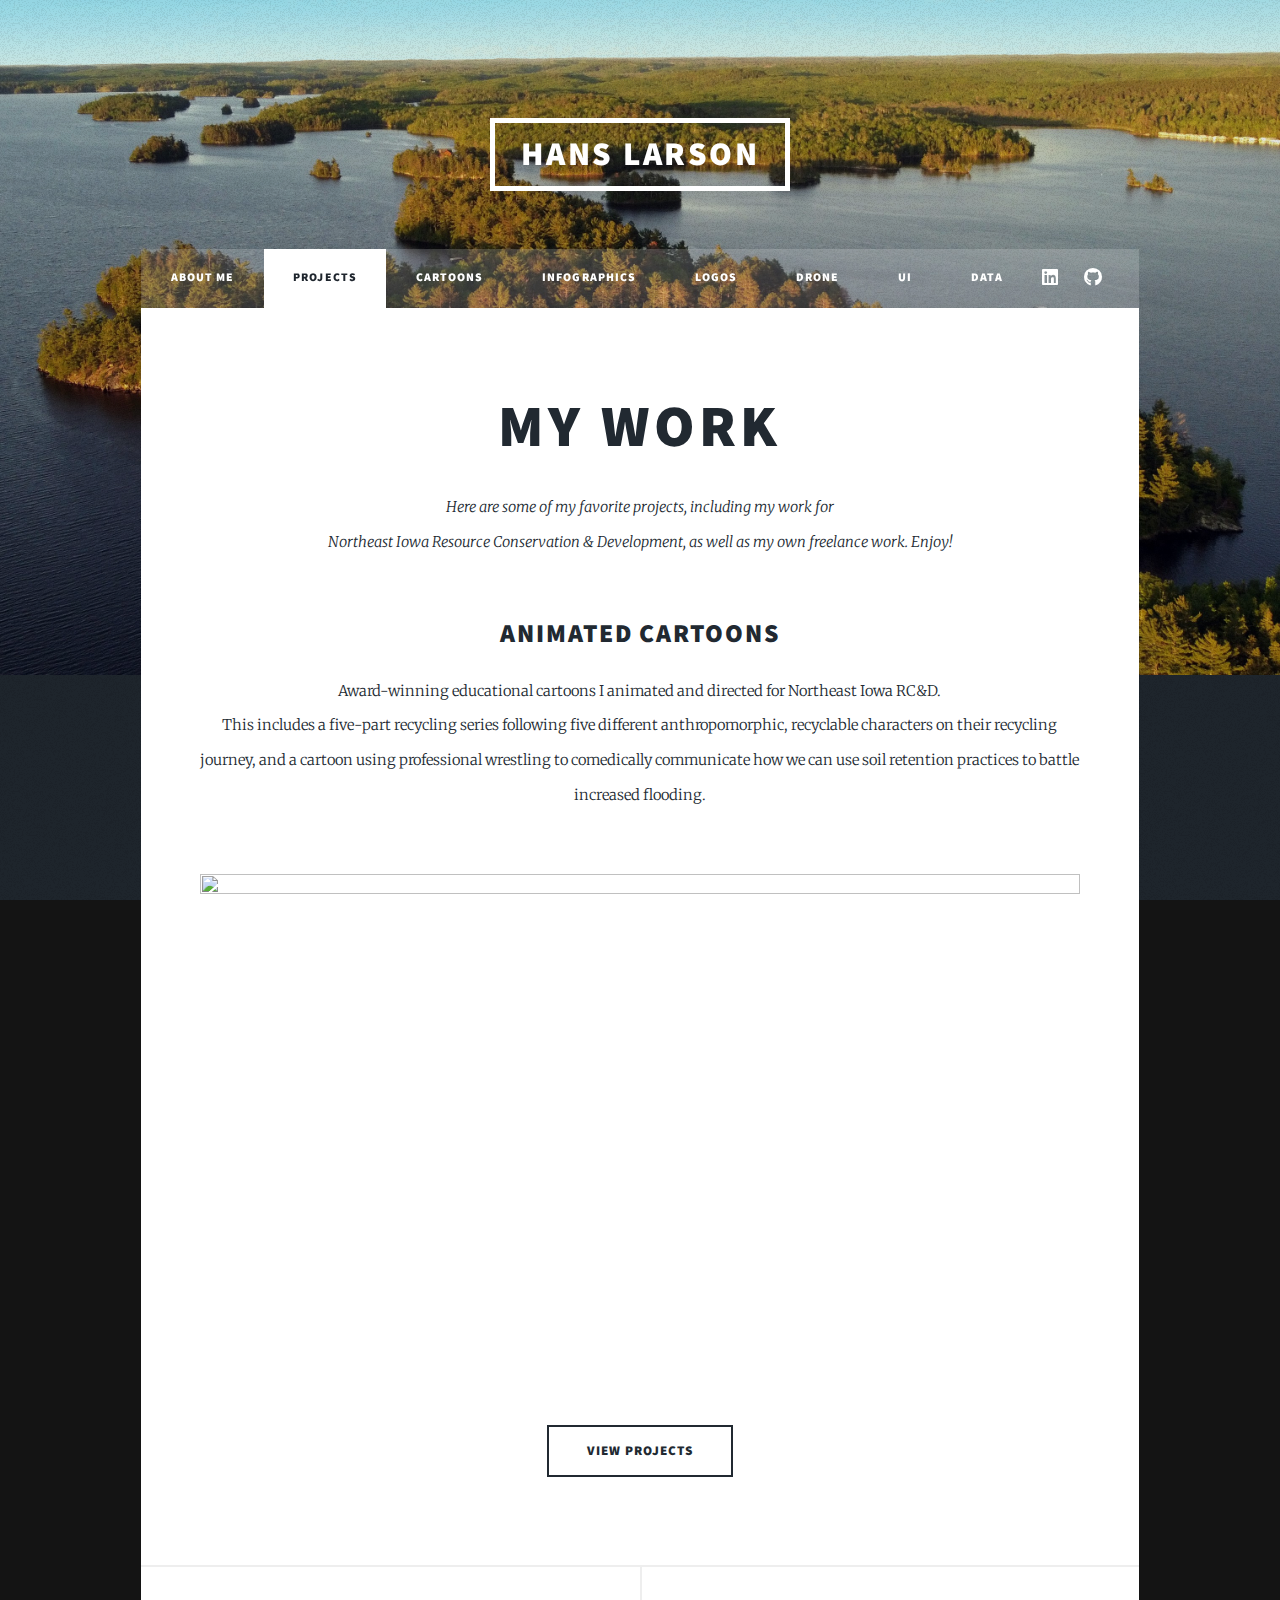
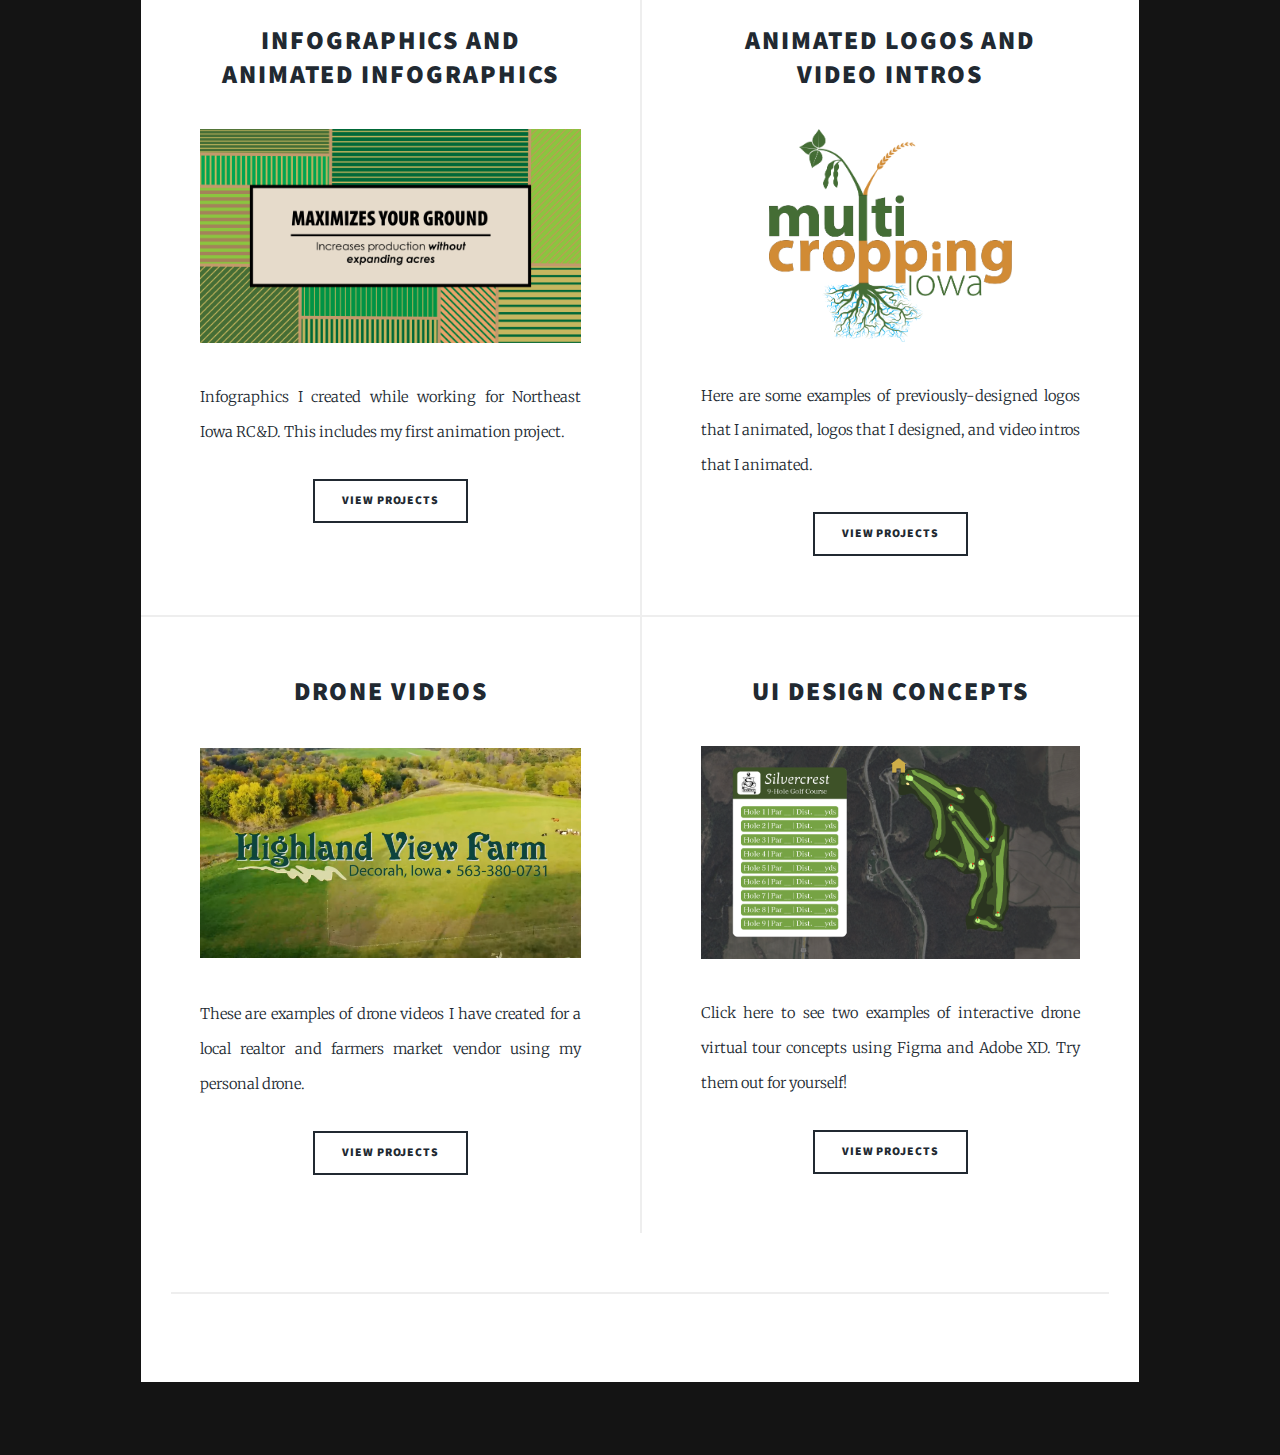
==== generic.html @ edcefdb5 "Add files via upload" ====
<!DOCTYPE HTML>
<!--
	Massively by HTML5 UP
	html5up.net | @ajlkn
	Free for personal and commercial use under the CCA 3.0 license (html5up.net/license)
-->
<html>
	<head>
		<title>My Projects</title>
		<meta charset="utf-8" />
		<meta name="viewport" content="width=device-width, initial-scale=1, user-scalable=no" />
		<link rel="stylesheet" href="assets/css/main.css" />
		<noscript><link rel="stylesheet" href="assets/css/noscript.css" /></noscript>
	</head>
	<body class="is-preload">

		<!-- Wrapper -->
			<div id="wrapper">

				<!-- Header -->
					<header id="header">
						<a href="index.html" class="logo">Hans Larson</a>
					</header>

				<!-- Nav -->
					<nav id="nav">
						<ul class="links">
							<li><a href="index.html">About Me</a></li>
							<li class="active"><a href="generic.html">Projects</a></li>
							<li><a href="proj_cartoons.html">Cartoons</a></li>
							<li><a href="proj_infographics.html">Infographics</a></li>
							<li><a href="proj_logos.html">Logos</a></li>
							<li><a href="proj_drone.html">Drone</a></li>
							<li><a href="proj_UI.html">UI</a></li>
							<li><a href="proj_data.html">Data</a></li>
						</ul>
						<ul class="icons">
							<li><a href="#" class="icon brands fa-linkedin"><span class="label">Instagram</span></a></li>
							<li><a href="#" class="icon brands fa-github"><span class="label">GitHub</span></a></li>
						</ul>
					</nav>

				<!-- Main -->
				<div id="main">

					<!-- Featured Post -->
						<article class="post featured">
							<!--<ul class="actions fit">
								<li><a href="proj_cartoons.html" class="button fit">Cartoons</a></li>
								<li><a href="proj_infographics.html" class="button fit">Infographics</a></li>
								<li><a href="proj_logos.html" class="button fit">Logos</a></li>
								<li><a href="proj_drone.html" class="button fit">Drone Videos</a></li>
								<li><a href="proj_UI.html" class="button fit">UI Concepts</a></li>
								<li><a href="proj_data.html" class="button fit">Data Projects</a></li>
							</ul>-->
							<header class="major">
								<h2>My Work</h2>
								<p>Here are some of my favorite projects, including my work for<br /> Northeast
									Iowa Resource Conservation & Development, as well as my own freelance work.  Enjoy!
								</p>
							</header>
							<h2><a href="proj_cartoons.html"></a>Animated Cartoons</a>
							</h2>
							<p style="text-align: center">Award-winning educational cartoons I animated and directed for Northeast Iowa RC&D.<br>
								This includes a five-part recycling series following five different anthropomorphic, recyclable characters on their recycling journey, 
								and a cartoon using professional wrestling to comedically communicate how we can use soil retention practices to battle increased flooding.
							</p>
							<a href="proj_cartoons.html" class="image main"><img src="images/AllCharacters.png" alt="" /></a>
							<p style="text-align: center">
								
							</p>
							<ul class="actions special">
								<li><a href="proj_cartoons.html" class="button large">View Projects</a></li>
							</ul>
						</article>

					<!-- Posts -->
						<section class="posts">
							<article>
								<header>
									<h2><a href="#">Infographics and<br />
									Animated Infographics</a></h2>
								</header>
								<a href="proj_infographics.html" class="image fit"><img src="images/MaxYourGround.png" alt="" /></a>
								<p> Infographics I created while working for Northeast Iowa RC&D. This includes my first animation project.
									</a>
								</p>
								<ul class="actions special">
									<li><a href="proj_infographics" class="button">View Projects</a></li>
								</ul>
							</article>
							<article>
								<header>
									<h2><a href="#">Animated Logos and<br />
									Video Intros</a></h2>
								</header>
								<a href="proj_logos.html" class="image fit"><img src="images/multiIA.png" alt="" /></a>
								<p>Here are some examples of previously-designed logos that I animated, logos that I designed, and video intros that I animated. </p>
								<ul class="actions special">
									<li><a href="proj_logos.html" class="button">View Projects</a></li>
								</ul>
							</article>
							<article>
								<header>
									<h2><a href="#">Drone videos
									</a></h2>
								</header>
								<a href="proj_drone.html" class="image fit"><img src="images/Highland.png" alt="" /></a>
								<p>These are examples of drone videos I have created for a local 
									realtor and farmers market vendor using my personal drone.</p>
								<ul class="actions special">
									<li><a href="proj_drone.html" class="button">View Projects</a></li>
								</ul>
							</article>
							<article>
								<header>
									<h2><a href="proj_UI.html">UI Design Concepts
									</a></h2>
								</header>
								<a href="proj_UI.html" class="image fit"><img src="images/Golf.png" alt="" /></a>
								<p>Click here to see two examples of interactive drone virtual tour concepts using Figma and Adobe XD.  Try them out for yourself!  
									</p>
								<ul class="actions special">
									<li><a href="proj_UI.html" class="button">View Projects</a></li>
								</ul>
							</article>
							
					</section>
				</footer>

			<!-- Copyright -->
				<div id="copyright">
					<!--<ul><li>&copy; Untitled</li><li>Design: <a href="https://html5up.net">HTML5 UP</a></li></ul>-->
				</div>

		</div>

	<!-- Scripts -->
		<script src="assets/js/jquery.min.js"></script>
		<script src="assets/js/jquery.scrollex.min.js"></script>
		<script src="assets/js/jquery.scrolly.min.js"></script>
		<script src="assets/js/browser.min.js"></script>
		<script src="assets/js/breakpoints.min.js"></script>
		<script src="assets/js/util.js"></script>
		<script src="assets/js/main.js"></script>
---- assets/css/main.css ----
@import url(fontawesome-all.min.css);
@import url("https://fonts.googleapis.com/css?family=Merriweather:300,700,300italic,700italic|Source+Sans+Pro:900");

/*
	Massively by HTML5 UP
	html5up.net | @ajlkn
	Free for personal and commercial use under the CCA 3.0 license (html5up.net/license)
*/

html, body, div, span, applet, object,
iframe, h1, h2, h3, h4, h5, h6, p, blockquote,
pre, a, abbr, acronym, address, big, cite,
code, del, dfn, em, img, ins, kbd, q, s, samp,
small, strike, strong, sub, sup, tt, var, b,
u, i, center, dl, dt, dd, ol, ul, li, fieldset,
form, label, legend, table, caption, tbody,
tfoot, thead, tr, th, td, article, aside,
canvas, details, embed, figure, figcaption,
footer, header, hgroup, menu, nav, output, ruby,
section, summary, time, mark, audio, video {
	margin: 0;
	padding: 0;
	border: 0;
	font-size: 100%;
	font: inherit;
	vertical-align: baseline;}

article, aside, details, figcaption, figure,
footer, header, hgroup, menu, nav, section {
	display: block;}

body {
	line-height: 1;
}

ol, ul {
	list-style: none;
}

blockquote, q {
	quotes: none;
}

	blockquote:before, blockquote:after, q:before, q:after {
		content: '';
		content: none;
	}

table {
	border-collapse: collapse;
	border-spacing: 0;
}

body {
	-webkit-text-size-adjust: none;
}

mark {
	background-color: transparent;
	color: inherit;
}

input::-moz-focus-inner {
	border: 0;
	padding: 0;
}

input, select, textarea {
	-moz-appearance: none;
	-webkit-appearance: none;
	-ms-appearance: none;
	appearance: none;
}

/* Basic */

	@-ms-viewport {
		width: device-width;
	}

	body {
		-ms-overflow-style: scrollbar;
	}

	@media screen and (max-width: 480px) {

		html, body {
			min-width: 320px;
		}

	}

	html {
		box-sizing: border-box;
	}

	*, *:before, *:after {
		box-sizing: inherit;
	}

	body {
		background-color: #1e252d;
	}

		body.is-preload *, body.is-preload *:before, body.is-preload *:after {
			-moz-animation: none !important;
			-webkit-animation: none !important;
			-ms-animation: none !important;
			animation: none !important;
			-moz-transition: none !important;
			-webkit-transition: none !important;
			-ms-transition: none !important;
			transition: none !important;
		}

/* Type */

	html {
		font-size: 16pt;
	}

		@media screen and (max-width: 1680px) {

			html {
				font-size: 12pt;
			}

		}

		@media screen and (max-width: 1280px) {

			html {
				font-size: 11pt;
			}

		}

		@media screen and (max-width: 360px) {

			html {
				font-size: 10pt;

			}

		}

	body {
		color: #212931;
	}

	body, input, select, textarea {
		font-family: "Merriweather", Georgia, serif;
		font-weight: 300;
		font-size: 1rem;
		line-height: 2.375;
	}

	a {
		-moz-transition: color 0.2s ease-in-out, background-color 0.2s ease-in-out, border-color 0.2s ease-in-out, box-shadow 0.2s ease-in-out;
		-webkit-transition: color 0.2s ease-in-out, background-color 0.2s ease-in-out, border-color 0.2s ease-in-out, box-shadow 0.2s ease-in-out;
		-ms-transition: color 0.2s ease-in-out, background-color 0.2s ease-in-out, border-color 0.2s ease-in-out, box-shadow 0.2s ease-in-out;
		transition: color 0.2s ease-in-out, background-color 0.2s ease-in-out, border-color 0.2s ease-in-out, box-shadow 0.2s ease-in-out;
		border-bottom: dotted 1px;
		text-decoration: none;
	}

		a:hover {
			border-bottom-color: transparent;
		}

	strong, b {
		font-weight: 600;
	}

	em, i {
		font-style: italic;
	}

	p {
		text-align: justify;
		margin: 0 0 2rem 0;
	}

	h1, h2, h3, h4, h5, h6 {
		font-family: "Source Sans Pro", Helvetica, sans-serif;
		font-weight: 900;
		line-height: 1.5;
		letter-spacing: 0.075em;
		text-transform: uppercase;
		margin: 0 0 1rem 0;
	}

		h1 a, h2 a, h3 a, h4 a, h5 a, h6 a {
			border-bottom: 0;
			color: inherit;
			text-decoration: none;
		}

	h1 {
		font-size: 4rem;
		line-height: 1.1;
		margin: 0 0 2rem 0;
	}

	h2 {
		font-size: 1.75rem;
		line-height: 1.3;
		margin: 0 0 1.5rem 0;
	}

	h3 {
		font-size: 1.25rem;
		margin: 0 0 1.5rem 0;
	}

	h4 {
		font-size: 1rem;
	}

	h5 {
		font-size: 0.9rem;
	}

	h6 {
		font-size: 0.8rem;
	}

	sub {
		font-size: 0.8rem;
		position: relative;
		top: 0.5rem;
	}

	sup {
		font-size: 0.8rem;
		position: relative;
		top: -0.5rem;
	}

	blockquote {
		border-left: solid 4px;
		font-style: italic;
		margin: 0 0 2rem 0;
		padding: 0.5rem 0 0.5rem 2rem;
	}

	code {
		border: solid 2px;
		font-family: "Courier New", monospace;
		font-size: 0.9rem;
		margin: 0 0.25rem;
		padding: 0.25rem 0.65rem;
	}

	pre {
		-webkit-overflow-scrolling: touch;
		font-family: "Courier New", monospace;
		font-size: 0.9rem;
		margin: 0 0 2rem 0;
	}

		pre code {
			display: block;
			line-height: 1.75;
			padding: 1rem 1.5rem;
			overflow-x: auto;
		}

	hr {
		border: 0;
		border-bottom: solid 2px;
		margin: 3rem 0;
	}

		hr.major {
			margin: 5rem 0;
		}

	.align-left {
		text-align: left;
	}

	.align-center {
		text-align: center;
	}

	.align-right {
		text-align: right;
	}

	input, select, textarea {
		color: #212931;
	}

	a {
		color: #212931;
		border-bottom-color: rgba(33, 41, 49, 0.5);
	}

		a:hover {
			border-bottom-color: transparent;
			color: #18bfef !important;
		}

	strong, b {
		color: #212931;
	}

	h1, h2, h3, h4, h5, h6 {
		color: #212931;
	}

	blockquote {
		border-left-color: #eeeeee;
	}

	code {
		background: rgba(220, 220, 220, 0.25);
		border-color: #eeeeee;
	}

	hr {
		border-bottom-color: #eeeeee;
	}

/* Row */

	.row {
		display: flex;
		flex-wrap: wrap;
		box-sizing: border-box;
		align-items: stretch;
	}

		.row > * {
			box-sizing: border-box;
		}

		.row.gtr-uniform > * > :last-child {
			margin-bottom: 0;
		}

		.row.aln-left {
			justify-content: flex-start;
		}

		.row.aln-center {
			justify-content: center;
		}

		.row.aln-right {
			justify-content: flex-end;
		}

		.row.aln-top {
			align-items: flex-start;
		}

		.row.aln-middle {
			align-items: center;
		}

		.row.aln-bottom {
			align-items: flex-end;
		}

		.row > .imp {
			order: -1;
		}

		.row > .col-1 {
			width: 8.33333%;
		}

		.row > .off-1 {
			margin-left: 8.33333%;
		}

		.row > .col-2 {
			width: 16.66667%;
		}

		.row > .off-2 {
			margin-left: 16.66667%;
		}

		.row > .col-3 {
			width: 25%;
		}

		.row > .off-3 {
			margin-left: 25%;
		}

		.row > .col-4 {
			width: 33.33333%;
		}

		.row > .off-4 {
			margin-left: 33.33333%;
		}

		.row > .col-5 {
			width: 41.66667%;
		}

		.row > .off-5 {
			margin-left: 41.66667%;
		}

		.row > .col-6 {
			width: 50%;
		}

		.row > .off-6 {
			margin-left: 50%;
		}

		.row > .col-7 {
			width: 58.33333%;
		}

		.row > .off-7 {
			margin-left: 58.33333%;
		}

		.row > .col-8 {
			width: 66.66667%;
		}

		.row > .off-8 {
			margin-left: 66.66667%;
		}

		.row > .col-9 {
			width: 75%;
		}

		.row > .off-9 {
			margin-left: 75%;
		}

		.row > .col-10 {
			width: 83.33333%;
		}

		.row > .off-10 {
			margin-left: 83.33333%;
		}

		.row > .col-11 {
			width: 91.66667%;
		}

		.row > .off-11 {
			margin-left: 91.66667%;
		}

		.row > .col-12 {
			width: 100%;
		}

		.row > .off-12 {
			margin-left: 100%;
		}

		.row.gtr-0 {
			margin-top: 0;
			margin-left: 0rem;
		}

			.row.gtr-0 > * {
				padding: 0 0 0 0rem;
			}

			.row.gtr-0.gtr-uniform {
				margin-top: 0rem;
			}

				.row.gtr-0.gtr-uniform > * {
					padding-top: 0rem;
				}

		.row.gtr-25 {
			margin-top: 0;
			margin-left: -0.375rem;
		}

			.row.gtr-25 > * {
				padding: 0 0 0 0.375rem;
			}

			.row.gtr-25.gtr-uniform {
				margin-top: -0.375rem;
			}

				.row.gtr-25.gtr-uniform > * {
					padding-top: 0.375rem;
				}

		.row.gtr-50 {
			margin-top: 0;
			margin-left: -0.75rem;
		}

			.row.gtr-50 > * {
				padding: 0 0 0 0.75rem;
			}

			.row.gtr-50.gtr-uniform {
				margin-top: -0.75rem;
			}

				.row.gtr-50.gtr-uniform > * {
					padding-top: 0.75rem;
				}

		.row {
			margin-top: 0;
			margin-left: -1.5rem;
		}

			.row > * {
				padding: 0 0 0 1.5rem;
			}

			.row.gtr-uniform {
				margin-top: -1.5rem;
			}

				.row.gtr-uniform > * {
					padding-top: 1.5rem;
				}

		.row.gtr-150 {
			margin-top: 0;
			margin-left: -2.25rem;
		}

			.row.gtr-150 > * {
				padding: 0 0 0 2.25rem;
			}

			.row.gtr-150.gtr-uniform {
				margin-top: -2.25rem;
			}

				.row.gtr-150.gtr-uniform > * {
					padding-top: 2.25rem;
				}

		.row.gtr-200 {
			margin-top: 0;
			margin-left: -3rem;
		}

			.row.gtr-200 > * {
				padding: 0 0 0 3rem;
			}

			.row.gtr-200.gtr-uniform {
				margin-top: -3rem;
			}

				.row.gtr-200.gtr-uniform > * {
					padding-top: 3rem;
				}

		@media screen and (max-width: 1680px) {

			.row {
				display: flex;
				flex-wrap: wrap;
				box-sizing: border-box;
				align-items: stretch;
			}

				.row > * {
					box-sizing: border-box;
				}

				.row.gtr-uniform > * > :last-child {
					margin-bottom: 0;
				}

				.row.aln-left {
					justify-content: flex-start;
				}

				.row.aln-center {
					justify-content: center;
				}

				.row.aln-right {
					justify-content: flex-end;
				}

				.row.aln-top {
					align-items: flex-start;
				}

				.row.aln-middle {
					align-items: center;
				}

				.row.aln-bottom {
					align-items: flex-end;
				}

				.row > .imp-xlarge {
					order: -1;
				}

				.row > .col-1-xlarge {
					width: 8.33333%;
				}

				.row > .off-1-xlarge {
					margin-left: 8.33333%;
				}

				.row > .col-2-xlarge {
					width: 16.66667%;
				}

				.row > .off-2-xlarge {
					margin-left: 16.66667%;
				}

				.row > .col-3-xlarge {
					width: 25%;
				}

				.row > .off-3-xlarge {
					margin-left: 25%;
				}

				.row > .col-4-xlarge {
					width: 33.33333%;
				}

				.row > .off-4-xlarge {
					margin-left: 33.33333%;
				}

				.row > .col-5-xlarge {
					width: 41.66667%;
				}

				.row > .off-5-xlarge {
					margin-left: 41.66667%;
				}

				.row > .col-6-xlarge {
					width: 50%;
				}

				.row > .off-6-xlarge {
					margin-left: 50%;
				}

				.row > .col-7-xlarge {
					width: 58.33333%;
				}

				.row > .off-7-xlarge {
					margin-left: 58.33333%;
				}

				.row > .col-8-xlarge {
					width: 66.66667%;
				}

				.row > .off-8-xlarge {
					margin-left: 66.66667%;
				}

				.row > .col-9-xlarge {
					width: 75%;
				}

				.row > .off-9-xlarge {
					margin-left: 75%;
				}

				.row > .col-10-xlarge {
					width: 83.33333%;
				}

				.row > .off-10-xlarge {
					margin-left: 83.33333%;
				}

				.row > .col-11-xlarge {
					width: 91.66667%;
				}

				.row > .off-11-xlarge {
					margin-left: 91.66667%;
				}

				.row > .col-12-xlarge {
					width: 100%;
				}

				.row > .off-12-xlarge {
					margin-left: 100%;
				}

				.row.gtr-0 {
					margin-top: 0;
					margin-left: 0rem;
				}

					.row.gtr-0 > * {
						padding: 0 0 0 0rem;
					}

					.row.gtr-0.gtr-uniform {
						margin-top: 0rem;
					}

						.row.gtr-0.gtr-uniform > * {
							padding-top: 0rem;
						}

				.row.gtr-25 {
					margin-top: 0;
					margin-left: -0.375rem;
				}

					.row.gtr-25 > * {
						padding: 0 0 0 0.375rem;
					}

					.row.gtr-25.gtr-uniform {
						margin-top: -0.375rem;
					}

						.row.gtr-25.gtr-uniform > * {
							padding-top: 0.375rem;
						}

				.row.gtr-50 {
					margin-top: 0;
					margin-left: -0.75rem;
				}

					.row.gtr-50 > * {
						padding: 0 0 0 0.75rem;
					}

					.row.gtr-50.gtr-uniform {
						margin-top: -0.75rem;
					}

						.row.gtr-50.gtr-uniform > * {
							padding-top: 0.75rem;
						}

				.row {
					margin-top: 0;
					margin-left: -1.5rem;
				}

					.row > * {
						padding: 0 0 0 1.5rem;
					}

					.row.gtr-uniform {
						margin-top: -1.5rem;
					}

						.row.gtr-uniform > * {
							padding-top: 1.5rem;
						}

				.row.gtr-150 {
					margin-top: 0;
					margin-left: -2.25rem;
				}

					.row.gtr-150 > * {
						padding: 0 0 0 2.25rem;
					}

					.row.gtr-150.gtr-uniform {
						margin-top: -2.25rem;
					}

						.row.gtr-150.gtr-uniform > * {
							padding-top: 2.25rem;
						}

				.row.gtr-200 {
					margin-top: 0;
					margin-left: -3rem;
				}

					.row.gtr-200 > * {
						padding: 0 0 0 3rem;
					}

					.row.gtr-200.gtr-uniform {
						margin-top: -3rem;
					}

						.row.gtr-200.gtr-uniform > * {
							padding-top: 3rem;
						}

		}

		@media screen and (max-width: 1280px) {

			.row {
				display: flex;
				flex-wrap: wrap;
				box-sizing: border-box;
				align-items: stretch;
			}

				.row > * {
					box-sizing: border-box;
				}

				.row.gtr-uniform > * > :last-child {
					margin-bottom: 0;
				}

				.row.aln-left {
					justify-content: flex-start;
				}

				.row.aln-center {
					justify-content: center;
				}

				.row.aln-right {
					justify-content: flex-end;
				}

				.row.aln-top {
					align-items: flex-start;
				}

				.row.aln-middle {
					align-items: center;
				}

				.row.aln-bottom {
					align-items: flex-end;
				}

				.row > .imp-large {
					order: -1;
				}

				.row > .col-1-large {
					width: 8.33333%;
				}

				.row > .off-1-large {
					margin-left: 8.33333%;
				}

				.row > .col-2-large {
					width: 16.66667%;
				}

				.row > .off-2-large {
					margin-left: 16.66667%;
				}

				.row > .col-3-large {
					width: 25%;
				}

				.row > .off-3-large {
					margin-left: 25%;
				}

				.row > .col-4-large {
					width: 33.33333%;
				}

				.row > .off-4-large {
					margin-left: 33.33333%;
				}

				.row > .col-5-large {
					width: 41.66667%;
				}

				.row > .off-5-large {
					margin-left: 41.66667%;
				}

				.row > .col-6-large {
					width: 50%;
				}

				.row > .off-6-large {
					margin-left: 50%;
				}

				.row > .col-7-large {
					width: 58.33333%;
				}

				.row > .off-7-large {
					margin-left: 58.33333%;
				}

				.row > .col-8-large {
					width: 66.66667%;
				}

				.row > .off-8-large {
					margin-left: 66.66667%;
				}

				.row > .col-9-large {
					width: 75%;
				}

				.row > .off-9-large {
					margin-left: 75%;
				}

				.row > .col-10-large {
					width: 83.33333%;
				}

				.row > .off-10-large {
					margin-left: 83.33333%;
				}

				.row > .col-11-large {
					width: 91.66667%;
				}

				.row > .off-11-large {
					margin-left: 91.66667%;
				}

				.row > .col-12-large {
					width: 100%;
				}

				.row > .off-12-large {
					margin-left: 100%;
				}

				.row.gtr-0 {
					margin-top: 0;
					margin-left: 0rem;
				}

					.row.gtr-0 > * {
						padding: 0 0 0 0rem;
					}

					.row.gtr-0.gtr-uniform {
						margin-top: 0rem;
					}

						.row.gtr-0.gtr-uniform > * {
							padding-top: 0rem;
						}

				.row.gtr-25 {
					margin-top: 0;
					margin-left: -0.375rem;
				}

					.row.gtr-25 > * {
						padding: 0 0 0 0.375rem;
					}

					.row.gtr-25.gtr-uniform {
						margin-top: -0.375rem;
					}

						.row.gtr-25.gtr-uniform > * {
							padding-top: 0.375rem;
						}

				.row.gtr-50 {
					margin-top: 0;
					margin-left: -0.75rem;
				}

					.row.gtr-50 > * {
						padding: 0 0 0 0.75rem;
					}

					.row.gtr-50.gtr-uniform {
						margin-top: -0.75rem;
					}

						.row.gtr-50.gtr-uniform > * {
							padding-top: 0.75rem;
						}

				.row {
					margin-top: 0;
					margin-left: -1.5rem;
				}

					.row > * {
						padding: 0 0 0 1.5rem;
					}

					.row.gtr-uniform {
						margin-top: -1.5rem;
					}

						.row.gtr-uniform > * {
							padding-top: 1.5rem;
						}

				.row.gtr-150 {
					margin-top: 0;
					margin-left: -2.25rem;
				}

					.row.gtr-150 > * {
						padding: 0 0 0 2.25rem;
					}

					.row.gtr-150.gtr-uniform {
						margin-top: -2.25rem;
					}

						.row.gtr-150.gtr-uniform > * {
							padding-top: 2.25rem;
						}

				.row.gtr-200 {
					margin-top: 0;
					margin-left: -3rem;
				}

					.row.gtr-200 > * {
						padding: 0 0 0 3rem;
					}

					.row.gtr-200.gtr-uniform {
						margin-top: -3rem;
					}

						.row.gtr-200.gtr-uniform > * {
							padding-top: 3rem;
						}

		}

		@media screen and (max-width: 980px) {

			.row {
				display: flex;
				flex-wrap: wrap;
				box-sizing: border-box;
				align-items: stretch;
			}

				.row > * {
					box-sizing: border-box;
				}

				.row.gtr-uniform > * > :last-child {
					margin-bottom: 0;
				}

				.row.aln-left {
					justify-content: flex-start;
				}

				.row.aln-center {
					justify-content: center;
				}

				.row.aln-right {
					justify-content: flex-end;
				}

				.row.aln-top {
					align-items: flex-start;
				}

				.row.aln-middle {
					align-items: center;
				}

				.row.aln-bottom {
					align-items: flex-end;
				}

				.row > .imp-medium {
					order: -1;
				}

				.row > .col-1-medium {
					width: 8.33333%;
				}

				.row > .off-1-medium {
					margin-left: 8.33333%;
				}

				.row > .col-2-medium {
					width: 16.66667%;
				}

				.row > .off-2-medium {
					margin-left: 16.66667%;
				}

				.row > .col-3-medium {
					width: 25%;
				}

				.row > .off-3-medium {
					margin-left: 25%;
				}

				.row > .col-4-medium {
					width: 33.33333%;
				}

				.row > .off-4-medium {
					margin-left: 33.33333%;
				}

				.row > .col-5-medium {
					width: 41.66667%;
				}

				.row > .off-5-medium {
					margin-left: 41.66667%;
				}

				.row > .col-6-medium {
					width: 50%;
				}

				.row > .off-6-medium {
					margin-left: 50%;
				}

				.row > .col-7-medium {
					width: 58.33333%;
				}

				.row > .off-7-medium {
					margin-left: 58.33333%;
				}

				.row > .col-8-medium {
					width: 66.66667%;
				}

				.row > .off-8-medium {
					margin-left: 66.66667%;
				}

				.row > .col-9-medium {
					width: 75%;
				}

				.row > .off-9-medium {
					margin-left: 75%;
				}

				.row > .col-10-medium {
					width: 83.33333%;
				}

				.row > .off-10-medium {
					margin-left: 83.33333%;
				}

				.row > .col-11-medium {
					width: 91.66667%;
				}

				.row > .off-11-medium {
					margin-left: 91.66667%;
				}

				.row > .col-12-medium {
					width: 100%;
				}

				.row > .off-12-medium {
					margin-left: 100%;
				}

				.row.gtr-0 {
					margin-top: 0;
					margin-left: 0rem;
				}

					.row.gtr-0 > * {
						padding: 0 0 0 0rem;
					}

					.row.gtr-0.gtr-uniform {
						margin-top: 0rem;
					}

						.row.gtr-0.gtr-uniform > * {
							padding-top: 0rem;
						}

				.row.gtr-25 {
					margin-top: 0;
					margin-left: -0.375rem;
				}

					.row.gtr-25 > * {
						padding: 0 0 0 0.375rem;
					}

					.row.gtr-25.gtr-uniform {
						margin-top: -0.375rem;
					}

						.row.gtr-25.gtr-uniform > * {
							padding-top: 0.375rem;
						}

				.row.gtr-50 {
					margin-top: 0;
					margin-left: -0.75rem;
				}

					.row.gtr-50 > * {
						padding: 0 0 0 0.75rem;
					}

					.row.gtr-50.gtr-uniform {
						margin-top: -0.75rem;
					}

						.row.gtr-50.gtr-uniform > * {
							padding-top: 0.75rem;
						}

				.row {
					margin-top: 0;
					margin-left: -1.5rem;
				}

					.row > * {
						padding: 0 0 0 1.5rem;
					}

					.row.gtr-uniform {
						margin-top: -1.5rem;
					}

						.row.gtr-uniform > * {
							padding-top: 1.5rem;
						}

				.row.gtr-150 {
					margin-top: 0;
					margin-left: -2.25rem;
				}

					.row.gtr-150 > * {
						padding: 0 0 0 2.25rem;
					}

					.row.gtr-150.gtr-uniform {
						margin-top: -2.25rem;
					}

						.row.gtr-150.gtr-uniform > * {
							padding-top: 2.25rem;
						}

				.row.gtr-200 {
					margin-top: 0;
					margin-left: -3rem;
				}

					.row.gtr-200 > * {
						padding: 0 0 0 3rem;
					}

					.row.gtr-200.gtr-uniform {
						margin-top: -3rem;
					}

						.row.gtr-200.gtr-uniform > * {
							padding-top: 3rem;
						}

		}

		@media screen and (max-width: 736px) {

			.row {
				display: flex;
				flex-wrap: wrap;
				box-sizing: border-box;
				align-items: stretch;
			}

				.row > * {
					box-sizing: border-box;
				}

				.row.gtr-uniform > * > :last-child {
					margin-bottom: 0;
				}

				.row.aln-left {
					justify-content: flex-start;
				}

				.row.aln-center {
					justify-content: center;
				}

				.row.aln-right {
					justify-content: flex-end;
				}

				.row.aln-top {
					align-items: flex-start;
				}

				.row.aln-middle {
					align-items: center;
				}

				.row.aln-bottom {
					align-items: flex-end;
				}

				.row > .imp-small {
					order: -1;
				}

				.row > .col-1-small {
					width: 8.33333%;
				}

				.row > .off-1-small {
					margin-left: 8.33333%;
				}

				.row > .col-2-small {
					width: 16.66667%;
				}

				.row > .off-2-small {
					margin-left: 16.66667%;
				}

				.row > .col-3-small {
					width: 25%;
				}

				.row > .off-3-small {
					margin-left: 25%;
				}

				.row > .col-4-small {
					width: 33.33333%;
				}

				.row > .off-4-small {
					margin-left: 33.33333%;
				}

				.row > .col-5-small {
					width: 41.66667%;
				}

				.row > .off-5-small {
					margin-left: 41.66667%;
				}

				.row > .col-6-small {
					width: 50%;
				}

				.row > .off-6-small {
					margin-left: 50%;
				}

				.row > .col-7-small {
					width: 58.33333%;
				}

				.row > .off-7-small {
					margin-left: 58.33333%;
				}

				.row > .col-8-small {
					width: 66.66667%;
				}

				.row > .off-8-small {
					margin-left: 66.66667%;
				}

				.row > .col-9-small {
					width: 75%;
				}

				.row > .off-9-small {
					margin-left: 75%;
				}

				.row > .col-10-small {
					width: 83.33333%;
				}

				.row > .off-10-small {
					margin-left: 83.33333%;
				}

				.row > .col-11-small {
					width: 91.66667%;
				}

				.row > .off-11-small {
					margin-left: 91.66667%;
				}

				.row > .col-12-small {
					width: 100%;
				}

				.row > .off-12-small {
					margin-left: 100%;
				}

				.row.gtr-0 {
					margin-top: 0;
					margin-left: 0rem;
				}

					.row.gtr-0 > * {
						padding: 0 0 0 0rem;
					}

					.row.gtr-0.gtr-uniform {
						margin-top: 0rem;
					}

						.row.gtr-0.gtr-uniform > * {
							padding-top: 0rem;
						}

				.row.gtr-25 {
					margin-top: 0;
					margin-left: -0.375rem;
				}

					.row.gtr-25 > * {
						padding: 0 0 0 0.375rem;
					}

					.row.gtr-25.gtr-uniform {
						margin-top: -0.375rem;
					}

						.row.gtr-25.gtr-uniform > * {
							padding-top: 0.375rem;
						}

				.row.gtr-50 {
					margin-top: 0;
					margin-left: -0.75rem;
				}

					.row.gtr-50 > * {
						padding: 0 0 0 0.75rem;
					}

					.row.gtr-50.gtr-uniform {
						margin-top: -0.75rem;
					}

						.row.gtr-50.gtr-uniform > * {
							padding-top: 0.75rem;
						}

				.row {
					margin-top: 0;
					margin-left: -1.5rem;
				}

					.row > * {
						padding: 0 0 0 1.5rem;
					}

					.row.gtr-uniform {
						margin-top: -1.5rem;
					}

						.row.gtr-uniform > * {
							padding-top: 1.5rem;
						}

				.row.gtr-150 {
					margin-top: 0;
					margin-left: -2.25rem;
				}

					.row.gtr-150 > * {
						padding: 0 0 0 2.25rem;
					}

					.row.gtr-150.gtr-uniform {
						margin-top: -2.25rem;
					}

						.row.gtr-150.gtr-uniform > * {
							padding-top: 2.25rem;
						}

				.row.gtr-200 {
					margin-top: 0;
					margin-left: -3rem;
				}

					.row.gtr-200 > * {
						padding: 0 0 0 3rem;
					}

					.row.gtr-200.gtr-uniform {
						margin-top: -3rem;
					}

						.row.gtr-200.gtr-uniform > * {
							padding-top: 3rem;
						}

		}

		@media screen and (max-width: 480px) {

			.row {
				display: flex;
				flex-wrap: wrap;
				box-sizing: border-box;
				align-items: stretch;
			}

				.row > * {
					box-sizing: border-box;
				}

				.row.gtr-uniform > * > :last-child {
					margin-bottom: 0;
				}

				.row.aln-left {
					justify-content: flex-start;
				}

				.row.aln-center {
					justify-content: center;
				}

				.row.aln-right {
					justify-content: flex-end;
				}

				.row.aln-top {
					align-items: flex-start;
				}

				.row.aln-middle {
					align-items: center;
				}

				.row.aln-bottom {
					align-items: flex-end;
				}

				.row > .imp-xsmall {
					order: -1;
				}

				.row > .col-1-xsmall {
					width: 8.33333%;
				}

				.row > .off-1-xsmall {
					margin-left: 8.33333%;
				}

				.row > .col-2-xsmall {
					width: 16.66667%;
				}

				.row > .off-2-xsmall {
					margin-left: 16.66667%;
				}

				.row > .col-3-xsmall {
					width: 25%;
				}

				.row > .off-3-xsmall {
					margin-left: 25%;
				}

				.row > .col-4-xsmall {
					width: 33.33333%;
				}

				.row > .off-4-xsmall {
					margin-left: 33.33333%;
				}

				.row > .col-5-xsmall {
					width: 41.66667%;
				}

				.row > .off-5-xsmall {
					margin-left: 41.66667%;
				}

				.row > .col-6-xsmall {
					width: 50%;
				}

				.row > .off-6-xsmall {
					margin-left: 50%;
				}

				.row > .col-7-xsmall {
					width: 58.33333%;
				}

				.row > .off-7-xsmall {
					margin-left: 58.33333%;
				}

				.row > .col-8-xsmall {
					width: 66.66667%;
				}

				.row > .off-8-xsmall {
					margin-left: 66.66667%;
				}

				.row > .col-9-xsmall {
					width: 75%;
				}

				.row > .off-9-xsmall {
					margin-left: 75%;
				}

				.row > .col-10-xsmall {
					width: 83.33333%;
				}

				.row > .off-10-xsmall {
					margin-left: 83.33333%;
				}

				.row > .col-11-xsmall {
					width: 91.66667%;
				}

				.row > .off-11-xsmall {
					margin-left: 91.66667%;
				}

				.row > .col-12-xsmall {
					width: 100%;
				}

				.row > .off-12-xsmall {
					margin-left: 100%;
				}

				.row.gtr-0 {
					margin-top: 0;
					margin-left: 0rem;
				}

					.row.gtr-0 > * {
						padding: 0 0 0 0rem;
					}

					.row.gtr-0.gtr-uniform {
						margin-top: 0rem;
					}

						.row.gtr-0.gtr-uniform > * {
							padding-top: 0rem;
						}

				.row.gtr-25 {
					margin-top: 0;
					margin-left: -0.375rem;
				}

					.row.gtr-25 > * {
						padding: 0 0 0 0.375rem;
					}

					.row.gtr-25.gtr-uniform {
						margin-top: -0.375rem;
					}

						.row.gtr-25.gtr-uniform > * {
							padding-top: 0.375rem;
						}

				.row.gtr-50 {
					margin-top: 0;
					margin-left: -0.75rem;
				}

					.row.gtr-50 > * {
						padding: 0 0 0 0.75rem;
					}

					.row.gtr-50.gtr-uniform {
						margin-top: -0.75rem;
					}

						.row.gtr-50.gtr-uniform > * {
							padding-top: 0.75rem;
						}

				.row {
					margin-top: 0;
					margin-left: -1.5rem;
				}

					.row > * {
						padding: 0 0 0 1.5rem;
					}

					.row.gtr-uniform {
						margin-top: -1.5rem;
					}

						.row.gtr-uniform > * {
							padding-top: 1.5rem;
						}

				.row.gtr-150 {
					margin-top: 0;
					margin-left: -2.25rem;
				}

					.row.gtr-150 > * {
						padding: 0 0 0 2.25rem;
					}

					.row.gtr-150.gtr-uniform {
						margin-top: -2.25rem;
					}

						.row.gtr-150.gtr-uniform > * {
							padding-top: 2.25rem;
						}

				.row.gtr-200 {
					margin-top: 0;
					margin-left: -3rem;
				}

					.row.gtr-200 > * {
						padding: 0 0 0 3rem;
					}

					.row.gtr-200.gtr-uniform {
						margin-top: -3rem;
					}

						.row.gtr-200.gtr-uniform > * {
							padding-top: 3rem;
						}

		}

		@media screen and (max-width: 360px) {

			.row {
				display: flex;
				flex-wrap: wrap;
				box-sizing: border-box;
				align-items: stretch;
			}

				.row > * {
					box-sizing: border-box;
				}

				.row.gtr-uniform > * > :last-child {
					margin-bottom: 0;
				}

				.row.aln-left {
					justify-content: flex-start;
				}

				.row.aln-center {
					justify-content: center;
				}

				.row.aln-right {
					justify-content: flex-end;
				}

				.row.aln-top {
					align-items: flex-start;
				}

				.row.aln-middle {
					align-items: center;
				}

				.row.aln-bottom {
					align-items: flex-end;
				}

				.row > .imp-xxsmall {
					order: -1;
				}

				.row > .col-1-xxsmall {
					width: 8.33333%;
				}

				.row > .off-1-xxsmall {
					margin-left: 8.33333%;
				}

				.row > .col-2-xxsmall {
					width: 16.66667%;
				}

				.row > .off-2-xxsmall {
					margin-left: 16.66667%;
				}

				.row > .col-3-xxsmall {
					width: 25%;
				}

				.row > .off-3-xxsmall {
					margin-left: 25%;
				}

				.row > .col-4-xxsmall {
					width: 33.33333%;
				}

				.row > .off-4-xxsmall {
					margin-left: 33.33333%;
				}

				.row > .col-5-xxsmall {
					width: 41.66667%;
				}

				.row > .off-5-xxsmall {
					margin-left: 41.66667%;
				}

				.row > .col-6-xxsmall {
					width: 50%;
				}

				.row > .off-6-xxsmall {
					margin-left: 50%;
				}

				.row > .col-7-xxsmall {
					width: 58.33333%;
				}

				.row > .off-7-xxsmall {
					margin-left: 58.33333%;
				}

				.row > .col-8-xxsmall {
					width: 66.66667%;
				}

				.row > .off-8-xxsmall {
					margin-left: 66.66667%;
				}

				.row > .col-9-xxsmall {
					width: 75%;
				}

				.row > .off-9-xxsmall {
					margin-left: 75%;
				}

				.row > .col-10-xxsmall {
					width: 83.33333%;
				}

				.row > .off-10-xxsmall {
					margin-left: 83.33333%;
				}

				.row > .col-11-xxsmall {
					width: 91.66667%;
				}

				.row > .off-11-xxsmall {
					margin-left: 91.66667%;
				}

				.row > .col-12-xxsmall {
					width: 100%;
				}

				.row > .off-12-xxsmall {
					margin-left: 100%;
				}

				.row.gtr-0 {
					margin-top: 0;
					margin-left: 0rem;
				}

					.row.gtr-0 > * {
						padding: 0 0 0 0rem;
					}

					.row.gtr-0.gtr-uniform {
						margin-top: 0rem;
					}

						.row.gtr-0.gtr-uniform > * {
							padding-top: 0rem;
						}

				.row.gtr-25 {
					margin-top: 0;
					margin-left: -0.375rem;
				}

					.row.gtr-25 > * {
						padding: 0 0 0 0.375rem;
					}

					.row.gtr-25.gtr-uniform {
						margin-top: -0.375rem;
					}

						.row.gtr-25.gtr-uniform > * {
							padding-top: 0.375rem;
						}

				.row.gtr-50 {
					margin-top: 0;
					margin-left: -0.75rem;
				}

					.row.gtr-50 > * {
						padding: 0 0 0 0.75rem;
					}

					.row.gtr-50.gtr-uniform {
						margin-top: -0.75rem;
					}

						.row.gtr-50.gtr-uniform > * {
							padding-top: 0.75rem;
						}

				.row {
					margin-top: 0;
					margin-left: -1.5rem;
				}

					.row > * {
						padding: 0 0 0 1.5rem;
					}

					.row.gtr-uniform {
						margin-top: -1.5rem;
					}

						.row.gtr-uniform > * {
							padding-top: 1.5rem;
						}

				.row.gtr-150 {
					margin-top: 0;
					margin-left: -2.25rem;
				}

					.row.gtr-150 > * {
						padding: 0 0 0 2.25rem;
					}

					.row.gtr-150.gtr-uniform {
						margin-top: -2.25rem;
					}

						.row.gtr-150.gtr-uniform > * {
							padding-top: 2.25rem;
						}

				.row.gtr-200 {
					margin-top: 0;
					margin-left: -3rem;
				}

					.row.gtr-200 > * {
						padding: 0 0 0 3rem;
					}

					.row.gtr-200.gtr-uniform {
						margin-top: -3rem;
					}

						.row.gtr-200.gtr-uniform > * {
							padding-top: 3rem;
						}

		}

/* Box */

	.box {
		border: solid 2px;
		margin-bottom: 2rem;
		padding: 1.5rem;
	}

		.box > :last-child,
		.box > :last-child > :last-child,
		.box > :last-child > :last-child > :last-child {
			margin-bottom: 0;
		}

		.box.alt {
			border: 0;
			border-radius: 0;
			padding: 0;
		}

	.box {
		border-color: #eeeeee;
	}

/* Button */

	input[type="submit"],
	input[type="reset"],
	input[type="button"],
	button,
	.button {
		-moz-appearance: none;
		-webkit-appearance: none;
		-ms-appearance: none;
		appearance: none;
		-moz-transition: background-color 0.2s ease-in-out, box-shadow 0.2s ease-in-out, color 0.2s ease-in-out;
		-webkit-transition: background-color 0.2s ease-in-out, box-shadow 0.2s ease-in-out, color 0.2s ease-in-out;
		-ms-transition: background-color 0.2s ease-in-out, box-shadow 0.2s ease-in-out, color 0.2s ease-in-out;
		transition: background-color 0.2s ease-in-out, box-shadow 0.2s ease-in-out, color 0.2s ease-in-out;
		border: 0;
		border-radius: 0;
		cursor: pointer;
		display: inline-block;
		font-family: "Source Sans Pro", Helvetica, sans-serif;
		font-size: 0.8rem;
		font-weight: 900;
		letter-spacing: 0.075em;
		height: 3rem;
		line-height: 3rem;
		padding: 0 2rem;
		text-align: center;
		text-decoration: none;
		text-transform: uppercase;
		white-space: nowrap;
	}

		input[type="submit"].icon:before,
		input[type="reset"].icon:before,
		input[type="button"].icon:before,
		button.icon:before,
		.button.icon:before {
			margin-right: 0.5rem;
		}

		input[type="submit"].icon.solo,
		input[type="reset"].icon.solo,
		input[type="button"].icon.solo,
		button.icon.solo,
		.button.icon.solo {
			position: relative;
			width: 4rem;
			height: 4rem;
			line-height: 4rem;
			border-radius: 4rem;
			text-indent: 4rem;
			overflow: hidden;
			padding: 0;
			white-space: nowrap;
		}

			input[type="submit"].icon.solo:before,
			input[type="reset"].icon.solo:before,
			input[type="button"].icon.solo:before,
			button.icon.solo:before,
			.button.icon.solo:before {
				position: absolute;
				display: block;
				top: 0;
				left: 0;
				width: inherit;
				height: inherit;
				line-height: inherit;
				font-size: 1.25rem;
				margin-right: 0;
				text-align: center;
				text-indent: 0;
			}

		input[type="submit"].fit,
		input[type="reset"].fit,
		input[type="button"].fit,
		button.fit,
		.button.fit {
			width: 100%;
		}

		input[type="submit"].small,
		input[type="reset"].small,
		input[type="button"].small,
		button.small,
		.button.small {
			font-size: 0.7rem;
			height: 2.5rem;
			line-height: 2.5rem;
			padding: 0 1.5rem;
		}

		input[type="submit"].large,
		input[type="reset"].large,
		input[type="button"].large,
		button.large,
		.button.large {
			font-size: 0.9rem;
			height: 3.5rem;
			line-height: 3.5rem;
			padding: 0 2.75rem;
		}

		@media screen and (max-width: 980px) {

			input[type="submit"],
			input[type="reset"],
			input[type="button"],
			button,
			.button {
				font-size: 0.9rem;
				height: 3.25rem;
				line-height: 3.25rem;
			}

				input[type="submit"].large,
				input[type="reset"].large,
				input[type="button"].large,
				button.large,
				.button.large {
					font-size: 1rem;
					height: 3.75rem;
					line-height: 3.75rem;
				}

		}

		input[type="submit"].disabled, input[type="submit"]:disabled,
		input[type="reset"].disabled,
		input[type="reset"]:disabled,
		input[type="button"].disabled,
		input[type="button"]:disabled,
		button.disabled,
		button:disabled,
		.button.disabled,
		.button:disabled {
			pointer-events: none;
			opacity: 0.25;
		}

	input[type="submit"],
	input[type="reset"],
	input[type="button"],
	button,
	.button {
		background-color: transparent;
		box-shadow: inset 0 0 0 2px #212931;
		color: #212931 !important;
	}

		input[type="submit"]:hover,
		input[type="reset"]:hover,
		input[type="button"]:hover,
		button:hover,
		.button:hover {
			box-shadow: inset 0 0 0 2px #18bfef;
			color: #18bfef !important;
		}

		input[type="submit"].primary,
		input[type="reset"].primary,
		input[type="button"].primary,
		button.primary,
		.button.primary {
			background-color: #212931;
			box-shadow: none;
			color: #ffffff !important;
		}

			input[type="submit"].primary:hover,
			input[type="reset"].primary:hover,
			input[type="button"].primary:hover,
			button.primary:hover,
			.button.primary:hover {
				background-color: #18bfef;
			}

/* Form */

	form {
		margin: 0 0 2rem 0;
	}

		form > :last-child {
			margin-bottom: 0;
		}

		form > .fields {
			display: -moz-flex;
			display: -webkit-flex;
			display: -ms-flex;
			display: flex;
			-moz-flex-wrap: wrap;
			-webkit-flex-wrap: wrap;
			-ms-flex-wrap: wrap;
			flex-wrap: wrap;
			width: calc(100% + 3rem);
			margin: -1.5rem 0 2rem -1.5rem;
		}

			form > .fields > .field {
				-moz-flex-grow: 0;
				-webkit-flex-grow: 0;
				-ms-flex-grow: 0;
				flex-grow: 0;
				-moz-flex-shrink: 0;
				-webkit-flex-shrink: 0;
				-ms-flex-shrink: 0;
				flex-shrink: 0;
				padding: 1.5rem 0 0 1.5rem;
				width: calc(100% - 1.5rem);
			}

				form > .fields > .field.half {
					width: calc(50% - 0.75rem);
				}

				form > .fields > .field.third {
					width: calc(100%/3 - 0.5rem);
				}

				form > .fields > .field.quarter {
					width: calc(25% - 0.375rem);
				}

		@media screen and (max-width: 480px) {

			form > .fields {
				width: calc(100% + 3rem);
				margin: -1.5rem 0 2rem -1.5rem;
			}

				form > .fields > .field {
					padding: 1.5rem 0 0 1.5rem;
					width: calc(100% - 1.5rem);
				}

					form > .fields > .field.half {
						width: calc(100% - 1.5rem);
					}

					form > .fields > .field.third {
						width: calc(100% - 1.5rem);
					}

					form > .fields > .field.quarter {
						width: calc(100% - 1.5rem);
					}

		}

	label {
		display: block;
		font-family: "Source Sans Pro", Helvetica, sans-serif;
		font-weight: 900;
		line-height: 1.5;
		letter-spacing: 0.075em;
		font-size: 0.8rem;
		text-transform: uppercase;
		margin: 0 0 0.75rem 0;
	}

		@media screen and (max-width: 980px) {

			label {
				font-size: 0.9rem;
			}

		}

	input[type="text"],
	input[type="password"],
	input[type="email"],
	select,
	textarea {
		-moz-appearance: none;
		-webkit-appearance: none;
		-ms-appearance: none;
		appearance: none;
		background: transparent;
		border-radius: 0;
		border: solid 2px;
		color: inherit;
		display: block;
		outline: 0;
		padding: 0 1rem;
		text-decoration: none;
		width: 100%;
	}

		input[type="text"]:invalid,
		input[type="password"]:invalid,
		input[type="email"]:invalid,
		select:invalid,
		textarea:invalid {
			box-shadow: none;
		}

	select {
		background-size: 1.25rem;
		background-repeat: no-repeat;
		background-position: calc(100% - 1rem) center;
		height: 3rem;
		padding-right: 3rem;
		text-overflow: ellipsis;
	}

		select:focus::-ms-value {
			background-color: transparent;
		}

		select::-ms-expand {
			display: none;
		}

	input[type="text"],
	input[type="password"],
	input[type="email"],
	select {
		height: 3rem;
	}

	textarea {
		padding: 0.75rem 1rem;
	}

	input[type="checkbox"],
	input[type="radio"] {
		-moz-appearance: none;
		-webkit-appearance: none;
		-ms-appearance: none;
		appearance: none;
		display: block;
		float: left;
		margin-right: -2rem;
		opacity: 0;
		width: 1rem;
		z-index: -1;
	}

		input[type="checkbox"] + label,
		input[type="radio"] + label {
			text-decoration: none;
			cursor: pointer;
			display: inline-block;
			font-size: 1rem;
			letter-spacing: 0;
			font-family: "Merriweather", Georgia, serif;
			text-transform: none;
			font-weight: 300;
			padding-left: 2.8rem;
			padding-right: 1rem;
			position: relative;
		}

			input[type="checkbox"] + label:before,
			input[type="radio"] + label:before {
				-moz-osx-font-smoothing: grayscale;
				-webkit-font-smoothing: antialiased;
				display: inline-block;
				font-style: normal;
				font-variant: normal;
				text-rendering: auto;
				line-height: 1;
				text-transform: none !important;
				font-family: 'Font Awesome 5 Free';
				font-weight: 900;
			}

			input[type="checkbox"] + label:before,
			input[type="radio"] + label:before {
				border-radius: 0;
				border: solid 2px;
				content: '';
				display: inline-block;
				font-size: 0.8rem;
				height: 1.8rem;
				left: 0;
				line-height: 1.65rem;
				position: absolute;
				text-align: center;
				top: -0.125rem;
				width: 1.8rem;
			}

		input[type="checkbox"]:checked + label:before,
		input[type="radio"]:checked + label:before {
			content: '\f00c';
		}

	input[type="checkbox"] + label:before {
		border-radius: 0;
	}

	input[type="radio"] + label:before {
		border-radius: 100%;
	}

	::-webkit-input-placeholder {
		opacity: 1.0;
	}

	:-moz-placeholder {
		opacity: 1.0;
	}

	::-moz-placeholder {
		opacity: 1.0;
	}

	:-ms-input-placeholder {
		opacity: 1.0;
	}

	label {
		color: #212931;
	}

	input[type="text"],
	input[type="password"],
	input[type="email"],
	select,
	textarea {
		border-color: #eeeeee;
	}

		input[type="text"]:focus,
		input[type="password"]:focus,
		input[type="email"]:focus,
		select:focus,
		textarea:focus {
			border-color: #18bfef;
		}

	select {
		background-image: url("data:image/svg+xml;charset=utf8,%3Csvg xmlns='http://www.w3.org/2000/svg' width='40' height='40' preserveAspectRatio='none' viewBox='0 0 40 40'%3E%3Cpath d='M9.4,12.3l10.4,10.4l10.4-10.4c0.2-0.2,0.5-0.4,0.9-0.4c0.3,0,0.6,0.1,0.9,0.4l3.3,3.3c0.2,0.2,0.4,0.5,0.4,0.9 c0,0.4-0.1,0.6-0.4,0.9L20.7,31.9c-0.2,0.2-0.5,0.4-0.9,0.4c-0.3,0-0.6-0.1-0.9-0.4L4.3,17.3c-0.2-0.2-0.4-0.5-0.4-0.9 c0-0.4,0.1-0.6,0.4-0.9l3.3-3.3c0.2-0.2,0.5-0.4,0.9-0.4S9.1,12.1,9.4,12.3z' fill='%23eeeeee' /%3E%3C/svg%3E");
	}

		select option {
			background-color: #ffffff;
			color: #212931;
		}

	.select-wrapper:before {
		color: #eeeeee;
	}

	input[type="checkbox"] + label,
	input[type="radio"] + label {
		color: #212931;
	}

		input[type="checkbox"] + label:before,
		input[type="radio"] + label:before {
			border-color: #eeeeee;
		}

	input[type="checkbox"]:checked + label:before,
	input[type="radio"]:checked + label:before {
		background-color: #212931;
		border-color: #212931;
		color: #ffffff;
	}

	input[type="checkbox"]:focus + label:before,
	input[type="radio"]:focus + label:before {
		border-color: #18bfef;
	}

	::-webkit-input-placeholder {
		color: #909498 !important;
	}

	:-moz-placeholder {
		color: #909498 !important;
	}

	::-moz-placeholder {
		color: #909498 !important;
	}

	:-ms-input-placeholder {
		color: #909498 !important;
	}

	.formerize-placeholder {
		color: #909498 !important;
	}

/* Icon */

	.icon {
		text-decoration: none;
		border-bottom: none;
		position: relative;
	}

		.icon:before {
			-moz-osx-font-smoothing: grayscale;
			-webkit-font-smoothing: antialiased;
			display: inline-block;
			font-style: normal;
			font-variant: normal;
			text-rendering: auto;
			line-height: 1;
			text-transform: none !important;
			font-family: 'Font Awesome 5 Free';
			font-weight: 400;
		}

		.icon > .label {
			display: none;
		}

		.icon:before {
			line-height: inherit;
		}

		.icon.solid:before {
			font-weight: 900;
		}

		.icon.brands:before {
			font-family: 'Font Awesome 5 Brands';
		}

/* Image */

	.image {
		border: 0;
		display: inline-block;
		position: relative;
	}

		.image img {
			display: block;
		}

		.image.left, .image.right {
			max-width: 40%;
		}

			.image.left img, .image.right img {
				width: 100%;
			}

		.image.left {
			float: left;
			margin: 0 2rem 2rem 0;
			top: 0.75rem;
		}

		.image.right {
			float: right;
			margin: 0 0 2rem 2rem;
			top: 0.75rem;
		}

		.image.fit {
			display: block;
			margin: 2.5rem 0;
			width: 100%;
		}

			.image.fit:first-child {
				margin-top: 0;
			}

			.image.fit img {
				width: 100%;
			}

		.image.main {
			display: block;
			margin: 4rem 0;
			width: 100%;
		}

			.image.main:first-child {
				margin-top: 0;
			}

			.image.main img {
				width: 100%;
			}

		@media screen and (max-width: 736px) {

			.image.fit {
				margin: 2rem 0;
			}

			.image.main {
				margin: 2rem 0;
			}

		}

	a.image {
		overflow: hidden;
	}

		a.image img {
			-moz-transition: -moz-transform 0.2s ease-out;
			-webkit-transition: -webkit-transform 0.2s ease-out;
			-ms-transition: -ms-transform 0.2s ease-out;
			transition: transform 0.2s ease-out;
		}

		a.image:hover img {
			-moz-transform: scale(1.05);
			-webkit-transform: scale(1.05);
			-ms-transform: scale(1.05);
			transform: scale(1.05);
		}

/* Actions */

	ul.actions {
		display: -moz-flex;
		display: -webkit-flex;
		display: -ms-flex;
		display: flex;
		cursor: default;
		list-style: none;
		margin-left: -1rem;
		padding-left: 0;
	}

		ul.actions li {
			padding: 0 0 0 1rem;
			vertical-align: middle;
		}

		ul.actions.special {
			-moz-justify-content: center;
			-webkit-justify-content: center;
			-ms-justify-content: center;
			justify-content: center;
			width: 100%;
			margin-left: 0;
		}

			ul.actions.special li:first-child {
				padding-left: 0;
			}

		ul.actions.stacked {
			-moz-flex-direction: column;
			-webkit-flex-direction: column;
			-ms-flex-direction: column;
			flex-direction: column;
			margin-left: 0;
		}

			ul.actions.stacked li {
				padding: 1.3rem 0 0 0;
			}

				ul.actions.stacked li:first-child {
					padding-top: 0;
				}

		ul.actions.fit {
			width: calc(100% + 1rem);
		}

			ul.actions.fit li {
				-moz-flex-grow: 1;
				-webkit-flex-grow: 1;
				-ms-flex-grow: 1;
				flex-grow: 1;
				-moz-flex-shrink: 1;
				-webkit-flex-shrink: 1;
				-ms-flex-shrink: 1;
				flex-shrink: 1;
				width: 100%;
			}

				ul.actions.fit li > * {
					width: 100%;
				}

			ul.actions.fit.stacked {
				width: 100%;
			}

		@media screen and (max-width: 480px) {

			ul.actions:not(.fixed) {
				-moz-flex-direction: column;
				-webkit-flex-direction: column;
				-ms-flex-direction: column;
				flex-direction: column;
				margin-left: 0;
				width: 100% !important;
			}

				ul.actions:not(.fixed) li {
					-moz-flex-grow: 1;
					-webkit-flex-grow: 1;
					-ms-flex-grow: 1;
					flex-grow: 1;
					-moz-flex-shrink: 1;
					-webkit-flex-shrink: 1;
					-ms-flex-shrink: 1;
					flex-shrink: 1;
					padding: 1rem 0 0 0;
					text-align: center;
					width: 100%;
				}

					ul.actions:not(.fixed) li > * {
						width: 100%;
					}

					ul.actions:not(.fixed) li:first-child {
						padding-top: 0;
					}

					ul.actions:not(.fixed) li input[type="submit"],
					ul.actions:not(.fixed) li input[type="reset"],
					ul.actions:not(.fixed) li input[type="button"],
					ul.actions:not(.fixed) li button,
					ul.actions:not(.fixed) li .button {
						width: 100%;
					}

						ul.actions:not(.fixed) li input[type="submit"].icon:before,
						ul.actions:not(.fixed) li input[type="reset"].icon:before,
						ul.actions:not(.fixed) li input[type="button"].icon:before,
						ul.actions:not(.fixed) li button.icon:before,
						ul.actions:not(.fixed) li .button.icon:before {
							margin-left: -0.5rem;
						}

		}

/* Icons */

	ul.icons {
		cursor: default;
		list-style: none;
		padding-left: 0;
	}

		ul.icons li {
			display: inline-block;
			padding: 0 0.5rem 0 0;
			vertical-align: middle;
		}

			ul.icons li:last-child {
				padding-right: 0;
			}

			ul.icons li .icon:before {
				width: 2.25rem;
				height: 2.25rem;
				line-height: 2.25rem;
				display: inline-block;
				text-align: center;
				border-radius: 100%;
				font-size: 1.25rem;
			}

		ul.icons.alt li .icon:before {
			-moz-transition: color 0.2s ease-in-out, background-color 0.2s ease-in-out, border-color 0.2s ease-in-out, box-shadow 0.2s ease-in-out;
			-webkit-transition: color 0.2s ease-in-out, background-color 0.2s ease-in-out, border-color 0.2s ease-in-out, box-shadow 0.2s ease-in-out;
			-ms-transition: color 0.2s ease-in-out, background-color 0.2s ease-in-out, border-color 0.2s ease-in-out, box-shadow 0.2s ease-in-out;
			transition: color 0.2s ease-in-out, background-color 0.2s ease-in-out, border-color 0.2s ease-in-out, box-shadow 0.2s ease-in-out;
			font-size: 1rem;
		}

/* List */

	ol {
		list-style: decimal;
		margin: 0 0 2rem 0;
		padding-left: 1.25rem;
	}

		ol li {
			padding-left: 0.25rem;
		}

	ul {
		list-style: disc;
		margin: 0 0 2rem 0;
		padding-left: 1rem;
	}

		ul li {
			padding-left: 0.5rem;
		}

		ul.divided {
			list-style: none;
			padding-left: 0;
		}

			ul.divided li {
				border-top: solid 1px;
				padding: 0.5rem 0;
			}

				ul.divided li:first-child {
					border-top: 0;
					padding-top: 0;
				}

	dl {
		margin: 0 0 2rem 0;
	}

		dl dt {
			display: block;
			font-weight: 600;
			margin: 0 0 1rem 0;
		}

		dl dd {
			margin-left: 2rem;
		}

	ul.divided li {
		border-top-color: #eeeeee;
	}

	ul.icons li a.icon:hover:before {
		color: #18bfef;
	}

	ul.icons.alt li .icon:before {
		box-shadow: inset 0 0 0 2px #eeeeee;
	}

	ul.icons.alt li a.icon:hover:before {
		box-shadow: inset 0 0 0 2px #18bfef;
	}

/* Section/Article */

	section.special, article.special {
		text-align: center;
	}

	header {
		cursor: default;
	}

		header > .date {
			display: block;
			font-size: 0.8rem;
			height: 1;
			margin: 0 0 1rem 0;
			position: relative;
		}

		header > p {
			font-style: italic;
		}

		header > h1 + p {
			font-size: 1.1rem;
			margin-top: -0.5rem;
			line-height: 2;
		}

		header > h2 + p {
			font-size: 1rem;
			margin-top: -0.75rem;
		}

		header > h3 + p {
			font-size: 0.9rem;
			margin-top: -0.75rem;
		}

		header > h4 + p {
			font-size: 0.8rem;
			margin-top: -0.75rem;
		}

		header.major {
			margin: 0 0 4rem 0;
			text-align: center;
		}

			header.major > :last-child {
				margin-bottom: 0;
			}

			header.major > p {
				margin-top: 0;
				text-align: center;
			}

			header.major > .date {
				font-size: 1rem;
				margin: 0 0 4rem 0;
			}

				header.major > .date:before, header.major > .date:after {
					content: '';
					display: block;
					position: absolute;
					top: 50%;
					width: calc(50% - 6rem);
					border-top: solid 2px;
				}

				header.major > .date:before {
					left: 0;
				}

				header.major > .date:after {
					right: 0;
				}

		@media screen and (max-width: 980px) {

			header br {
				display: none;
			}

		}

		@media screen and (max-width: 736px) {

			header.major {
				margin: 0 0 2rem 0;
			}

		}

	header.major .date:before, header.major .date:after {
		border-top-color: #eeeeee;
	}

/* Table */

	.table-wrapper {
		-webkit-overflow-scrolling: touch;
		overflow-x: auto;
	}

	table {
		margin: 0 0 2rem 0;
		width: 100%;
	}

		table tbody tr {
			border: solid 1px;
			border-left: 0;
			border-right: 0;
		}

		table td {
			padding: 0.75rem 0.75rem;
		}

		table th {
			font-family: "Source Sans Pro", Helvetica, sans-serif;
			font-size: 0.8rem;
			font-weight: 900;
			letter-spacing: 0.075em;
			line-height: 1.5;
			padding: 0 0.75rem 0.75rem 0.75rem;
			text-align: left;
			text-transform: uppercase;
		}

			@media screen and (max-width: 980px) {

				table th {
					font-size: 0.9rem;
				}

			}

		table thead {
			border-bottom: solid 2px;
		}

		table tfoot {
			border-top: solid 2px;
		}

		table.alt {
			border-collapse: separate;
		}

			table.alt tbody tr td {
				border: solid 1px;
				border-left-width: 0;
				border-top-width: 0;
			}

				table.alt tbody tr td:first-child {
					border-left-width: 1px;
				}

			table.alt tbody tr:first-child td {
				border-top-width: 1px;
			}

			table.alt thead {
				border-bottom: 0;
			}

			table.alt tfoot {
				border-top: 0;
			}

	table tbody tr {
		border-color: #eeeeee;
	}

		table tbody tr:nth-child(2n + 1) {
			background-color: rgba(220, 220, 220, 0.25);
		}

	table th {
		color: #212931;
	}

	table thead {
		border-bottom-color: #eeeeee;
	}

	table tfoot {
		border-top-color: #eeeeee;
	}

	table.alt tbody tr td {
		border-color: #eeeeee;
	}

/* Pagination */

	.pagination {
		display: -moz-inline-flex;
		display: -webkit-inline-flex;
		display: -ms-inline-flex;
		display: inline-flex;
		-moz-user-select: none;
		-webkit-user-select: none;
		-ms-user-select: none;
		user-select: none;
		cursor: default;
		list-style: none;
		margin: 0 0 2rem 2px;
		padding: 0;
	}

		.pagination a, .pagination span {
			-moz-transition: background-color 0.2s ease-in-out, border-color 0.2s ease-in-out, box-shadow 0.2s ease-in-out, color 0.2s ease-in-out;
			-webkit-transition: background-color 0.2s ease-in-out, border-color 0.2s ease-in-out, box-shadow 0.2s ease-in-out, color 0.2s ease-in-out;
			-ms-transition: background-color 0.2s ease-in-out, border-color 0.2s ease-in-out, box-shadow 0.2s ease-in-out, color 0.2s ease-in-out;
			transition: background-color 0.2s ease-in-out, border-color 0.2s ease-in-out, box-shadow 0.2s ease-in-out, color 0.2s ease-in-out;
			border: solid 2px;
			display: inline-block;
			font-family: "Source Sans Pro", Helvetica, sans-serif;
			font-size: 0.8rem;
			font-weight: 900;
			height: 3rem;
			letter-spacing: 0.075em;
			line-height: calc(3rem - 4px);
			margin-left: -2px;
			min-width: 3rem;
			position: relative;
			text-align: center;
			text-decoration: none;
			text-transform: uppercase;
		}

		.pagination .next, .pagination .previous {
			text-decoration: none;
			padding: 0 1.75rem;
		}

			.pagination .next:before, .pagination .previous:before {
				-moz-osx-font-smoothing: grayscale;
				-webkit-font-smoothing: antialiased;
				display: inline-block;
				font-style: normal;
				font-variant: normal;
				text-rendering: auto;
				line-height: 1;
				text-transform: none !important;
				font-family: 'Font Awesome 5 Free';
				font-weight: 900;
			}

			.pagination .next:before, .pagination .previous:before {
				display: inline-block;
				color: inherit !important;
				line-height: inherit;
			}

		.pagination .previous:before {
			content: '\f104';
			margin-right: 0.9375em;
		}

		.pagination .next:before {
			content: '\f105';
			float: right;
			margin-left: 0.9375em;
		}

		@media screen and (max-width: 980px) {

			.pagination a, .pagination span {
				font-size: 0.9rem;
			}

		}

		@media screen and (max-width: 480px) {

			.pagination .page, .pagination .extra {
				display: none;
			}

		}

	.pagination a, .pagination span {
		border-color: #eeeeee;
	}

	.pagination a {
		color: #212931 !important;
	}

		.pagination a:hover {
			color: #18bfef !important;
			border-color: #18bfef;
			z-index: 1;
		}

			.pagination a:hover + a,
			.pagination a:hover + span {
				border-left-color: #18bfef;
			}

		.pagination a.active {
			background-color: #eeeeee;
		}

	.pagination span {
		color: #eeeeee;
	}

/* Wrapper */

	#wrapper {
		-moz-transition: opacity 0.5s ease;
		-webkit-transition: opacity 0.5s ease;
		-ms-transition: opacity 0.5s ease;
		transition: opacity 0.5s ease;
		position: relative;
		z-index: 1;
		overflow: hidden;
	}

		#wrapper > .bg {
			position: absolute;
			top: 0;
			left: 0;
			width: 100%;
			height: 100%;
			background-color: #212931;
			background-image: url("../../images/overlay.png"), linear-gradient(0deg, rgba(0, 0, 0, 0.1), rgba(0, 0, 0, 0.1)), url("../../images/DJI_0041_Compressed.JPG");
			background-size: auto,								auto,														100% auto;
			background-position: center,								center,														top center;
			background-repeat: repeat,								no-repeat,													no-repeat;
			background-attachment: scroll,								scroll,														scroll;
			z-index: -1;
		}

			#wrapper > .bg.fixed {
				position: fixed;
				width: 100vw;
				height: 100vh;
			}

		#wrapper.fade-in:before {
			pointer-events: none;
			-moz-transition: opacity 1s ease-in-out;
			-webkit-transition: opacity 1s ease-in-out;
			-ms-transition: opacity 1s ease-in-out;
			transition: opacity 1s ease-in-out;
			-moz-transition-delay: 0.75s;
			-webkit-transition-delay: 0.75s;
			-ms-transition-delay: 0.75s;
			transition-delay: 0.75s;
			background: #1e252d;
			content: '';
			display: block;
			height: 100%;
			left: 0;
			opacity: 0;
			position: fixed;
			top: 0;
			width: 100%;
		}

		body.is-preload #wrapper.fade-in:before {
			opacity: 1;
		}

		@media screen and (orientation: portrait) {

			#wrapper > .bg {
				background-size: auto,								auto,														auto 175%;
			}

		}

/* Intro */

	#intro {
		color: #ffffff;
		padding: 8rem 4rem 6rem 4rem ;
		-moz-align-items: center;
		-webkit-align-items: center;
		-ms-align-items: center;
		align-items: center;
		display: -moz-flex;
		display: -webkit-flex;
		display: -ms-flex;
		display: flex;
		-moz-flex-direction: column;
		-webkit-flex-direction: column;
		-ms-flex-direction: column;
		flex-direction: column;
		-moz-justify-content: -moz-flex-end;
		-webkit-justify-content: -webkit-flex-end;
		-ms-justify-content: -ms-flex-end;
		justify-content: flex-end;
		-moz-transition: opacity 1s ease, -moz-transform 1s ease;
		-webkit-transition: opacity 1s ease, -webkit-transform 1s ease;
		-ms-transition: opacity 1s ease, -ms-transform 1s ease;
		transition: opacity 1s ease, transform 1s ease;
		position: relative;
		cursor: default;
		text-align: center;
		z-index: 1;
		min-height: 100vh;
	}

		#intro input, #intro select, #intro textarea {
			color: #ffffff;
		}

		#intro a {
			color: #ffffff;
			border-bottom-color: rgba(255, 255, 255, 0.5);
		}

			#intro a:hover {
				border-bottom-color: transparent;
				color: #18bfef !important;
			}

		#intro strong, #intro b {
			color: #ffffff;
		}

		#intro h1, #intro h2, #intro h3, #intro h4, #intro h5, #intro h6 {
			color: #ffffff;
		}

		#intro blockquote {
			border-left-color: #ffffff;
		}

		#intro code {
			background: rgba(255, 255, 255, 0.075);
			border-color: #ffffff;
		}

		#intro hr {
			border-bottom-color: #ffffff;
		}

		#intro input[type="submit"],
		#intro input[type="reset"],
		#intro input[type="button"],
		#intro button,
		#intro .button {
			background-color: transparent;
			box-shadow: inset 0 0 0 2px #ffffff;
			color: #ffffff !important;
		}

			#intro input[type="submit"]:hover,
			#intro input[type="reset"]:hover,
			#intro input[type="button"]:hover,
			#intro button:hover,
			#intro .button:hover {
				box-shadow: inset 0 0 0 2px #18bfef;
				color: #18bfef !important;
			}

			#intro input[type="submit"].primary,
			#intro input[type="reset"].primary,
			#intro input[type="button"].primary,
			#intro button.primary,
			#intro .button.primary {
				background-color: #ffffff;
				box-shadow: none;
				color: #1e252d !important;
			}

				#intro input[type="submit"].primary:hover,
				#intro input[type="reset"].primary:hover,
				#intro input[type="button"].primary:hover,
				#intro button.primary:hover,
				#intro .button.primary:hover {
					background-color: #18bfef;
				}

		#intro h1 {
			font-size: 5rem;
			line-height: 1;
		}

		#intro p {
			font-size: 1.25rem;
			font-style: italic;
			margin-top: -0.25rem;
			text-align: center;
		}

		#intro + #header {
			margin-top: -20rem;
		}

			#intro + #header .logo {
				-moz-transform: translateY(2rem);
				-webkit-transform: translateY(2rem);
				-ms-transform: translateY(2rem);
				transform: translateY(2rem);
				opacity: 0;
				visibility: hidden;
			}

		#intro.hidden {
			pointer-events: none;
			-moz-transform: translateY(2rem);
			-webkit-transform: translateY(2rem);
			-ms-transform: translateY(2rem);
			transform: translateY(2rem);
			-moz-transition: opacity 0.5s ease, -moz-transform 0.5s ease, visibility 0.5s;
			-webkit-transition: opacity 0.5s ease, -webkit-transform 0.5s ease, visibility 0.5s;
			-ms-transition: opacity 0.5s ease, -ms-transform 0.5s ease, visibility 0.5s;
			transition: opacity 0.5s ease, transform 0.5s ease, visibility 0.5s;
			opacity: 0;
			visibility: hidden;
		}

			#intro.hidden + #header .logo {
				-moz-transform: translateY(0);
				-webkit-transform: translateY(0);
				-ms-transform: translateY(0);
				transform: translateY(0);
				opacity: 1;
				visibility: visible;
			}

		body.is-preload #intro {
			-moz-transform: translateY(2rem);
			-webkit-transform: translateY(2rem);
			-ms-transform: translateY(2rem);
			transform: translateY(2rem);
			opacity: 0;
		}

			body.is-preload #intro:not(.hidden) + #header + #nav {
				-moz-transform: translateY(4rem);
				-webkit-transform: translateY(4rem);
				-ms-transform: translateY(4rem);
				transform: translateY(4rem);
				opacity: 0;
			}

		@media screen and (max-width: 980px) {

			#intro {
				padding: 4rem 4rem 2rem 4rem ;
				min-height: 90vh;
			}

				#intro p br {
					display: none;
				}

				#intro + #header {
					margin-top: -14rem;
				}

		}

		@media screen and (max-width: 736px) {

			#intro {
				padding: 3rem 2rem 1rem 2rem ;
				min-height: 80vh;
			}

				#intro h1 {
					font-size: 3.25rem;
					line-height: 1.1;
					margin-bottom: 1rem;
				}

				#intro p {
					font-size: 1rem;
					margin-top: 0rem;
				}

				#intro .actions {
					display: none;
				}

		}

/* Header */

	#header {
		color: #ffffff;
		-moz-align-items: center;
		-webkit-align-items: center;
		-ms-align-items: center;
		align-items: center;
		display: -moz-flex;
		display: -webkit-flex;
		display: -ms-flex;
		display: flex;
		-moz-flex-direction: column;
		-webkit-flex-direction: column;
		-ms-flex-direction: column;
		flex-direction: column;
		-moz-justify-content: -moz-flex-end;
		-webkit-justify-content: -webkit-flex-end;
		-ms-justify-content: -ms-flex-end;
		justify-content: flex-end;
		pointer-events: none;
		-moz-user-select: none;
		-webkit-user-select: none;
		-ms-user-select: none;
		user-select: none;
		height: 20rem;
		padding-bottom: 8rem;
		position: relative;
		text-align: center;
		z-index: 2;
	}

		#header input, #header select, #header textarea {
			color: #ffffff;
		}

		#header a {
			color: #ffffff;
			border-bottom-color: rgba(255, 255, 255, 0.5);
		}

			#header a:hover {
				border-bottom-color: transparent;
				color: #18bfef !important;
			}

		#header strong, #header b {
			color: #ffffff;
		}

		#header h1, #header h2, #header h3, #header h4, #header h5, #header h6 {
			color: #ffffff;
		}

		#header blockquote {
			border-left-color: #ffffff;
		}

		#header code {
			background: rgba(255, 255, 255, 0.075);
			border-color: #ffffff;
		}

		#header hr {
			border-bottom-color: #ffffff;
		}

		#header .logo {
			-moz-transition: border-color 0.2s ease-in-out, color 0.2s ease-in-out, opacity 0.5s ease, -moz-transform 0.5s ease, visibility 0.5s;
			-webkit-transition: border-color 0.2s ease-in-out, color 0.2s ease-in-out, opacity 0.5s ease, -webkit-transform 0.5s ease, visibility 0.5s;
			-ms-transition: border-color 0.2s ease-in-out, color 0.2s ease-in-out, opacity 0.5s ease, -ms-transform 0.5s ease, visibility 0.5s;
			transition: border-color 0.2s ease-in-out, color 0.2s ease-in-out, opacity 0.5s ease, transform 0.5s ease, visibility 0.5s;
			pointer-events: auto;
			border-style: solid;
			border-color: #ffffff;
			border-width: 5px !important;
			font-family: "Source Sans Pro", Helvetica, sans-serif;
			font-size: 2.25rem;
			font-weight: 900;
			letter-spacing: 0.075em;
			line-height: 1;
			padding: 1rem 1.75rem;
			text-transform: uppercase;
			visibility: visible;
		}

			#header .logo:hover {
				border-color: #18bfef !important;
				color: #18bfef !important;
			}

		@media screen and (max-width: 980px) {

			#header {
				height: 14rem;
				padding-bottom: 4rem;
			}

		}

		@media screen and (max-width: 736px) {

			#header {
				padding-bottom: 3rem;
			}

				#header .logo {
					font-size: 1.75rem;
					border-width: 3px !important;
				}

		}

/* Nav */

	#nav {
		color: #ffffff;
		display: -moz-flex;
		display: -webkit-flex;
		display: -ms-flex;
		display: flex;
		-moz-transition: -moz-transform 1s ease, opacity 1s ease;
		-webkit-transition: -webkit-transform 1s ease, opacity 1s ease;
		-ms-transition: -ms-transform 1s ease, opacity 1s ease;
		transition: transform 1s ease, opacity 1s ease;
		background: rgba(255, 255, 255, 0.175);
		height: 4rem;
		line-height: 4rem;
		margin: -4rem auto 0 auto;
		overflow: hidden;
		padding: 0 2rem 0 0;
		position: relative;
		width: calc(100% - 4rem);
		max-width: 72rem;
		z-index: 2;
	}

		#nav ul.divided li {
			border-top-color: #ffffff;
		}

		#nav ul.icons li a.icon:hover:before {
			color: #18bfef;
		}

		#nav ul.icons.alt li .icon:before {
			box-shadow: inset 0 0 0 2px #ffffff;
		}

		#nav ul.icons.alt li a.icon:hover:before {
			box-shadow: inset 0 0 0 2px #18bfef;
		}

		#nav input, #nav select, #nav textarea {
			color: #ffffff;
		}

		#nav a {
			color: #ffffff;
			border-bottom-color: rgba(255, 255, 255, 0.5);
		}

			#nav a:hover {
				border-bottom-color: transparent;
				color: #18bfef !important;
			}

		#nav strong, #nav b {
			color: #ffffff;
		}

		#nav h1, #nav h2, #nav h3, #nav h4, #nav h5, #nav h6 {
			color: #ffffff;
		}

		#nav blockquote {
			border-left-color: #ffffff;
		}

		#nav code {
			background: rgba(255, 255, 255, 0.075);
			border-color: #ffffff;
		}

		#nav hr {
			border-bottom-color: #ffffff;
		}

		#nav ul.links {
			display: -moz-flex;
			display: -webkit-flex;
			display: -ms-flex;
			display: flex;
			-moz-flex-grow: 1;
			-webkit-flex-grow: 1;
			-ms-flex-grow: 1;
			flex-grow: 1;
			-moz-flex-shrink: 1;
			-webkit-flex-shrink: 1;
			-ms-flex-shrink: 1;
			flex-shrink: 1;
			font-family: "Source Sans Pro", Helvetica, sans-serif;
			font-weight: 900;
			letter-spacing: 0.075em;
			list-style: none;
			margin-bottom: 0;
			padding-left: 0;
			text-transform: uppercase;
		}

			#nav ul.links li {
				display: block;
				padding-left: 0;
			}

				#nav ul.links li a {
					-moz-transition: background-color 0.2s ease-in-out, color 0.2s ease-in-out;
					-webkit-transition: background-color 0.2s ease-in-out, color 0.2s ease-in-out;
					-ms-transition: background-color 0.2s ease-in-out, color 0.2s ease-in-out;
					transition: background-color 0.2s ease-in-out, color 0.2s ease-in-out;
					display: block;
					font-size: 0.8rem;
					outline: none;
					padding: 0 2rem;
				}

					#nav ul.links li a:hover {
						color: inherit !important;
						background-color: rgba(255, 255, 255, 0.1);
					}

				#nav ul.links li.active {
					background-color: #ffffff;
				}

					#nav ul.links li.active a {
						color: #1e252d;
					}

						#nav ul.links li.active a:hover {
							color: #18bfef !important;
						}

		#nav ul.icons {
			-moz-flex-grow: 0;
			-webkit-flex-grow: 0;
			-ms-flex-grow: 0;
			flex-grow: 0;
			-moz-flex-shrink: 0;
			-webkit-flex-shrink: 0;
			-ms-flex-shrink: 0;
			flex-shrink: 0;
			margin-bottom: 0;
		}

		@media screen and (max-width: 980px) {

			#nav {
				display: none;
			}

		}

/* Main */

	#main {
		background-color: #ffffff;
		position: relative;
		margin: 0 auto;
		width: calc(100% - 4rem);
		max-width: 72rem;
		z-index: 2;
	}

		#main > * {
			padding: 4rem 4rem 2rem 4rem ;
			border-top: solid 2px #eeeeee;
			margin: 0;
		}

			#main > *:first-child {
				border-top: 0;
			}

		#main > footer {
			text-align: center;
		}

		#main > .post {
			padding: 8rem 8rem 6rem 8rem ;
		}

			#main > .post header.major > .date {
				margin-top: -2rem;
			}

			#main > .post header.major > h1, #main > .post header.major h2 {
				font-size: 4rem;
				line-height: 1.1;
				margin: 0 0 2rem 0;
			}

			#main > .post.featured {
				text-align: center;
			}

			@media screen and (max-width: 1280px) {

				#main > .post {
					padding: 6rem 4rem 4rem 4rem ;
				}

			}

			@media screen and (max-width: 736px) {

				#main > .post {
					padding: 4rem 2rem 2rem 2rem ;
				}

					#main > .post header.major > .date {
						margin-top: -1rem;
						margin-bottom: 2rem;
					}

					#main > .post header.major > h1, #main > .post header.major h2 {
						font-size: 2.5rem;
						line-height: 1.2;
						margin: 0 0 1.5rem 0;
					}

			}

		#main > .posts {
			display: -moz-flex;
			display: -webkit-flex;
			display: -ms-flex;
			display: flex;
			-moz-flex-wrap: wrap;
			-webkit-flex-wrap: wrap;
			-ms-flex-wrap: wrap;
			flex-wrap: wrap;
			-moz-align-items: -moz-stretch;
			-webkit-align-items: -webkit-stretch;
			-ms-align-items: -ms-stretch;
			align-items: stretch;
			text-align: center;
			width: 100%;
			padding: 0;
		}

			#main > .posts > * {
				-moz-flex-shrink: 1;
				-webkit-flex-shrink: 1;
				-ms-flex-shrink: 1;
				flex-shrink: 1;
				-moz-flex-grow: 0;
				-webkit-flex-grow: 0;
				-ms-flex-grow: 0;
				flex-grow: 0;
			}

			#main > .posts > * {
				width: 50%;
			}

			#main > .posts > * {
				padding: 4rem;
				width: 50%;
			}

			#main > .posts > article {
				border-color: #eeeeee;
				border-left-width: 2px;
				border-style: solid;
				border-top-width: 2px;
				text-align: center;
			}

				#main > .posts > article > :last-child {
					margin-bottom: 0;
				}

				#main > .posts > article:nth-child(2n - 1) {
					border-left-width: 0;
				}

				#main > .posts > article:nth-child(-n + 2) {
					border-top-width: 0;
				}

			@media screen and (max-width: 980px) {

				#main > .posts > * {
					width: 50%;
				}

				#main > .posts > * {
					padding: 2.5rem;
					width: 50%;
				}

			}

			@media screen and (max-width: 736px) {

				#main > .posts > * {
					width: 100%;
				}

				#main > .posts > * {
					padding: 2rem;
					width: 100%;
				}

				#main > .posts > article:nth-child(2n - 1) {
					border-left-width: 2px;
				}

				#main > .posts > article:nth-child(-n + 2) {
					border-top-width: 2px;
				}

				#main > .posts > article:nth-child(n) {
					border-left-width: 0;
				}

				#main > .posts > article:nth-child(-n + 1) {
					border-top-width: 0;
				}

				#main > .posts > article .image {
					max-width: 25rem;
					margin-left: auto;
					margin-right: auto;
				}

			}

		@media screen and (max-width: 736px) {

			#main > * {
				padding: 2rem 2rem 0.1rem 2rem ;
			}

		}

		@media screen and (max-width: 480px) {

			#main {
				width: 100%;
			}

		}

/* Footer */

	#footer {
		color: #717981;
		display: -moz-flex;
		display: -webkit-flex;
		display: -ms-flex;
		display: flex;
		background-color: #f5f5f5;
		color: #909498;
		cursor: default;
		position: relative;
		margin: 0 auto;
		width: calc(100% - 4rem);
		max-width: 72rem;
		z-index: 2;
	}

		#footer input, #footer select, #footer textarea {
			color: #717981;
		}

		#footer a {
			color: #717981;
			border-bottom-color: rgba(113, 121, 129, 0.5);
		}

			#footer a:hover {
				border-bottom-color: transparent;
				color: #18bfef !important;
			}

		#footer strong, #footer b {
			color: #717981;
		}

		#footer h1, #footer h2, #footer h3, #footer h4, #footer h5, #footer h6 {
			color: #717981;
		}

		#footer blockquote {
			border-left-color: #e2e2e2;
		}

		#footer code {
			background: rgba(220, 220, 220, 0.5);
			border-color: #e2e2e2;
		}

		#footer hr {
			border-bottom-color: #e2e2e2;
		}

		#footer .box {
			border-color: #e2e2e2;
		}

		#footer input[type="submit"],
		#footer input[type="reset"],
		#footer input[type="button"],
		#footer button,
		#footer .button {
			background-color: transparent;
			box-shadow: inset 0 0 0 2px #717981;
			color: #717981 !important;
		}

			#footer input[type="submit"]:hover,
			#footer input[type="reset"]:hover,
			#footer input[type="button"]:hover,
			#footer button:hover,
			#footer .button:hover {
				box-shadow: inset 0 0 0 2px #18bfef;
				color: #18bfef !important;
			}

			#footer input[type="submit"].primary,
			#footer input[type="reset"].primary,
			#footer input[type="button"].primary,
			#footer button.primary,
			#footer .button.primary {
				background-color: #717981;
				box-shadow: none;
				color: #f5f5f5 !important;
			}

				#footer input[type="submit"].primary:hover,
				#footer input[type="reset"].primary:hover,
				#footer input[type="button"].primary:hover,
				#footer button.primary:hover,
				#footer .button.primary:hover {
					background-color: #18bfef;
				}

		#footer label {
			color: #717981;
		}

		#footer input[type="text"],
		#footer input[type="password"],
		#footer input[type="email"],
		#footer select,
		#footer textarea {
			border-color: #e2e2e2;
		}

			#footer input[type="text"]:focus,
			#footer input[type="password"]:focus,
			#footer input[type="email"]:focus,
			#footer select:focus,
			#footer textarea:focus {
				border-color: #18bfef;
			}

		#footer select {
			background-image: url("data:image/svg+xml;charset=utf8,%3Csvg xmlns='http://www.w3.org/2000/svg' width='40' height='40' preserveAspectRatio='none' viewBox='0 0 40 40'%3E%3Cpath d='M9.4,12.3l10.4,10.4l10.4-10.4c0.2-0.2,0.5-0.4,0.9-0.4c0.3,0,0.6,0.1,0.9,0.4l3.3,3.3c0.2,0.2,0.4,0.5,0.4,0.9 c0,0.4-0.1,0.6-0.4,0.9L20.7,31.9c-0.2,0.2-0.5,0.4-0.9,0.4c-0.3,0-0.6-0.1-0.9-0.4L4.3,17.3c-0.2-0.2-0.4-0.5-0.4-0.9 c0-0.4,0.1-0.6,0.4-0.9l3.3-3.3c0.2-0.2,0.5-0.4,0.9-0.4S9.1,12.1,9.4,12.3z' fill='%23e2e2e2' /%3E%3C/svg%3E");
		}

			#footer select option {
				background-color: #f5f5f5;
				color: #717981;
			}

		#footer .select-wrapper:before {
			color: #e2e2e2;
		}

		#footer input[type="checkbox"] + label,
		#footer input[type="radio"] + label {
			color: #717981;
		}

			#footer input[type="checkbox"] + label:before,
			#footer input[type="radio"] + label:before {
				border-color: #e2e2e2;
			}

		#footer input[type="checkbox"]:checked + label:before,
		#footer input[type="radio"]:checked + label:before {
			background-color: #717981;
			border-color: #717981;
			color: #f5f5f5;
		}

		#footer input[type="checkbox"]:focus + label:before,
		#footer input[type="radio"]:focus + label:before {
			border-color: #18bfef;
		}

		#footer ::-webkit-input-placeholder {
			color: #b3b7bb !important;
		}

		#footer :-moz-placeholder {
			color: #b3b7bb !important;
		}

		#footer ::-moz-placeholder {
			color: #b3b7bb !important;
		}

		#footer :-ms-input-placeholder {
			color: #b3b7bb !important;
		}

		#footer .formerize-placeholder {
			color: #b3b7bb !important;
		}

		#footer ul.divided li {
			border-top-color: #e2e2e2;
		}

		#footer ul.icons li a.icon:hover:before {
			color: #18bfef;
		}

		#footer ul.icons.alt li .icon:before {
			box-shadow: inset 0 0 0 2px #e2e2e2;
		}

		#footer ul.icons.alt li a.icon:hover:before {
			box-shadow: inset 0 0 0 2px #18bfef;
		}

		#footer header.major .date:before, #footer header.major .date:after {
			border-top-color: #e2e2e2;
		}

		#footer table tbody tr {
			border-color: #e2e2e2;
		}

			#footer table tbody tr:nth-child(2n + 1) {
				background-color: rgba(220, 220, 220, 0.5);
			}

		#footer table th {
			color: #717981;
		}

		#footer table thead {
			border-bottom-color: #e2e2e2;
		}

		#footer table tfoot {
			border-top-color: #e2e2e2;
		}

		#footer table.alt tbody tr td {
			border-color: #e2e2e2;
		}

		#footer .pagination a, #footer .pagination span {
			border-color: #e2e2e2;
		}

		#footer .pagination a {
			color: #717981 !important;
		}

			#footer .pagination a:hover {
				color: #18bfef !important;
				border-color: #18bfef;
				z-index: 1;
			}

				#footer .pagination a:hover + a,
				#footer .pagination a:hover + span {
					border-left-color: #18bfef;
				}

			#footer .pagination a.active {
				background-color: #e2e2e2;
			}

		#footer .pagination span {
			color: #e2e2e2;
		}

		#footer > section {
			-moz-flex-basis: 50%;
			-webkit-flex-basis: 50%;
			-ms-flex-basis: 50%;
			flex-basis: 50%;
			-moz-flex-grow: 1;
			-webkit-flex-grow: 1;
			-ms-flex-grow: 1;
			flex-grow: 1;
			-moz-flex-shrink: 1;
			-webkit-flex-shrink: 1;
			-ms-flex-shrink: 1;
			flex-shrink: 1;
			padding: 4rem 4rem 2rem 4rem ;
			border-left: solid 2px #e2e2e2;
		}

			#footer > section:first-child {
				border-left: 0;
			}

			#footer > section.split {
				display: -moz-flex;
				display: -webkit-flex;
				display: -ms-flex;
				display: flex;
				-moz-flex-direction: column;
				-webkit-flex-direction: column;
				-ms-flex-direction: column;
				flex-direction: column;
				padding: 0;
			}

				#footer > section.split > section {
					padding: 3rem 4rem 1rem 4rem ;
					border-top: solid 2px #e2e2e2;
				}

					#footer > section.split > section:first-child {
						padding: 5rem 4rem 1rem 4rem ;
						border-top: 0;
					}

					#footer > section.split > section:last-child {
						padding: 3rem 4rem 3rem 4rem ;
					}

				#footer > section.split.contact > section {
					display: -moz-flex;
					display: -webkit-flex;
					display: -ms-flex;
					display: flex;
					-moz-align-items: center;
					-webkit-align-items: center;
					-ms-align-items: center;
					align-items: center;
					padding: 3.15rem 4rem;
				}

					#footer > section.split.contact > section > * {
						margin-bottom: 0;
					}

					#footer > section.split.contact > section > :first-child {
						-moz-flex-shrink: 0;
						-webkit-flex-shrink: 0;
						-ms-flex-shrink: 0;
						flex-shrink: 0;
						-moz-flex-grow: 0;
						-webkit-flex-grow: 0;
						-ms-flex-grow: 0;
						flex-grow: 0;
						width: 6rem;
					}

					#footer > section.split.contact > section > :last-child {
						-moz-flex-shrink: 1;
						-webkit-flex-shrink: 1;
						-ms-flex-shrink: 1;
						flex-shrink: 1;
						-moz-flex-grow: 1;
						-webkit-flex-grow: 1;
						-ms-flex-grow: 1;
						flex-grow: 1;
					}

					#footer > section.split.contact > section:first-child {
						padding: 4rem 4rem 3rem 4rem;
					}

					#footer > section.split.contact > section:last-child {
						padding: 3rem 4rem 4rem 4rem;
					}

					#footer > section.split.contact > section.alt {
						-moz-align-items: -moz-flex-start;
						-webkit-align-items: -webkit-flex-start;
						-ms-align-items: -ms-flex-start;
						align-items: flex-start;
					}

						#footer > section.split.contact > section.alt > :last-child {
							margin-top: -0.325rem;
						}

		#footer form label,
		#footer h3,
		#footer p {
			font-size: 0.8rem;
		}

		@media screen and (max-width: 980px) {

			#footer {
				display: block;
			}

				#footer > section {
					border-top: solid 2px #e2e2e2;
				}

					#footer > section:first-child {
						border-top: 0;
					}

					#footer > section.split > section {
						padding: 4rem 4rem 2rem 4rem ;
					}

						#footer > section.split > section:first-child {
							padding: 4rem 4rem 2rem 4rem ;
						}

						#footer > section.split > section:last-child {
							padding: 4rem 4rem 2rem 4rem ;
						}

					#footer > section.split.contact > section {
						padding: 4rem;
					}

						#footer > section.split.contact > section:first-child {
							padding: 4rem;
						}

						#footer > section.split.contact > section:last-child {
							padding: 4rem;
						}

				#footer form label,
				#footer h3,
				#footer p {
					font-size: 0.9rem;
				}

		}

		@media screen and (max-width: 736px) {

			#footer > section {
				padding: 2rem 2rem 0.1rem 2rem ;
			}

				#footer > section.split > section {
					padding: 2rem 2rem 0.1rem 2rem ;
				}

					#footer > section.split > section:first-child {
						padding: 2rem 2rem 0.1rem 2rem ;
					}

					#footer > section.split > section:last-child {
						padding: 2rem 2rem 0.1rem 2rem ;
					}

				#footer > section.split.contact > section {
					padding: 2rem;
				}

					#footer > section.split.contact > section:first-child {
						padding: 2rem;
					}

					#footer > section.split.contact > section:last-child {
						padding: 2rem;
					}

		}

		@media screen and (max-width: 480px) {

			#footer {
				width: 100%;
			}

		}

	#copyright {
		color: #ffffff;
		position: relative;
		color: rgba(255, 255, 255, 0.25);
		cursor: default;
		font-family: "Source Sans Pro", Helvetica, sans-serif;
		font-size: 0.8rem;
		font-weight: 900;
		letter-spacing: 0.075em;
		line-height: 1.5;
		text-align: center;
		text-transform: uppercase;
		margin: 4rem auto 8rem auto;
		width: calc(100% - 4rem);
		max-width: 72rem;
		z-index: 2;
	}

		#copyright input, #copyright select, #copyright textarea {
			color: #ffffff;
		}

		#copyright a {
			color: #ffffff;
			border-bottom-color: rgba(255, 255, 255, 0.5);
		}

			#copyright a:hover {
				border-bottom-color: transparent;
				color: #18bfef !important;
			}

		#copyright strong, #copyright b {
			color: #ffffff;
		}

		#copyright h1, #copyright h2, #copyright h3, #copyright h4, #copyright h5, #copyright h6 {
			color: #ffffff;
		}

		#copyright blockquote {
			border-left-color: #ffffff;
		}

		#copyright code {
			background: rgba(255, 255, 255, 0.075);
			border-color: #ffffff;
		}

		#copyright hr {
			border-bottom-color: #ffffff;
		}

		#copyright a {
			color: inherit;
			border-bottom-color: inherit;
		}

		#copyright ul {
			list-style: none;
			margin: 0;
			padding-left: 0;
		}

			#copyright ul li {
				border-left: solid 2px;
				display: inline-block;
				line-height: 1;
				margin-left: 1rem;
				padding-left: 1rem;
			}

				#copyright ul li:first-child {
					border-left: 0;
					margin-left: 0;
					padding-left: 0;
				}

		@media screen and (max-width: 1280px) {

			#copyright {
				margin: 4rem auto;
			}

		}

		@media screen and (max-width: 480px) {

			#copyright ul li {
				border-left: 0;
				margin: 1rem 0 0 0;
				padding-left: 0;
				display: block;
			}

				#copyright ul li:first-child {
					margin-top: 0;
				}

		}

/* Nav Panel */

	#navPanelToggle {
		text-decoration: none;
		-moz-transition: color 0.2s ease-in-out, background-color 0.2s ease-in-out, box-shadow 0.2s ease-in-out;
		-webkit-transition: color 0.2s ease-in-out, background-color 0.2s ease-in-out, box-shadow 0.2s ease-in-out;
		-ms-transition: color 0.2s ease-in-out, background-color 0.2s ease-in-out, box-shadow 0.2s ease-in-out;
		transition: color 0.2s ease-in-out, background-color 0.2s ease-in-out, box-shadow 0.2s ease-in-out;
		display: none;
		position: fixed;
		top: 0.75rem;
		right: 0.75rem;
		border: 0;
		color: #ffffff;
		font-family: "Source Sans Pro", Helvetica, sans-serif;
		font-size: 0.9rem;
		font-weight: 900;
		letter-spacing: 0.075em;
		padding: 0.375rem 1.25rem;
		text-transform: uppercase;
		z-index: 10001;
	}

		#navPanelToggle:before {
			-moz-osx-font-smoothing: grayscale;
			-webkit-font-smoothing: antialiased;
			display: inline-block;
			font-style: normal;
			font-variant: normal;
			text-rendering: auto;
			line-height: 1;
			text-transform: none !important;
			font-family: 'Font Awesome 5 Free';
			font-weight: 900;
		}

		#navPanelToggle:before {
			content: '\f0c9';
			margin-right: 0.5rem;
		}

		#navPanelToggle.alt {
			background-color: rgba(255, 255, 255, 0.875);
			box-shadow: 0 0.125rem 0.75rem 0 rgba(30, 37, 45, 0.25);
			color: #212931;
		}

			#navPanelToggle.alt:hover {
				background-color: #ffffff;
			}

		@media screen and (max-width: 980px) {

			#navPanelToggle {
				display: block;
			}

		}

		@media screen and (max-width: 736px) {

			#navPanelToggle {
				font-size: 0.8rem;
				padding: 0.25rem 1rem;
			}

		}

	#navPanel {
		-moz-transform: translateX(20rem);
		-webkit-transform: translateX(20rem);
		-ms-transform: translateX(20rem);
		transform: translateX(20rem);
		-moz-transition: -moz-transform 0.5s ease, box-shadow 0.5s ease, visibility 0.5s;
		-webkit-transition: -webkit-transform 0.5s ease, box-shadow 0.5s ease, visibility 0.5s;
		-ms-transition: -ms-transform 0.5s ease, box-shadow 0.5s ease, visibility 0.5s;
		transition: transform 0.5s ease, box-shadow 0.5s ease, visibility 0.5s;
		display: none;
		-webkit-overflow-scrolling: touch;
		background: #ffffff;
		box-shadow: none;
		color: #212931;
		height: 100%;
		max-width: 80%;
		overflow-y: auto;
		padding: 3rem 2rem;
		position: fixed;
		right: 0;
		top: 0;
		visibility: hidden;
		width: 20rem;
		z-index: 10002;
	}

		#navPanel .links {
			list-style: none;
			padding-left: 0;
		}

			#navPanel .links li {
				border-top: solid 2px #eeeeee;
			}

				#navPanel .links li a {
					border-bottom: 0;
					display: block;
					font-family: "Source Sans Pro", Helvetica, sans-serif;
					font-size: 0.9rem;
					font-size: 0.9rem;
					font-weight: 900;
					letter-spacing: 0.075em;
					padding: 0.75rem 0;
					text-transform: uppercase;
				}

				#navPanel .links li:first-child {
					border-top: 0;
				}

		#navPanel .close {
			text-decoration: none;
			-moz-transition: color 0.2s ease-in-out;
			-webkit-transition: color 0.2s ease-in-out;
			-ms-transition: color 0.2s ease-in-out;
			transition: color 0.2s ease-in-out;
			-webkit-tap-highlight-color: rgba(0, 0, 0, 0);
			border: 0;
			color: #909498;
			cursor: pointer;
			display: block;
			height: 3.25rem;
			line-height: 3.25rem;
			padding-right: 1.25rem;
			position: absolute;
			right: 0;
			text-align: right;
			top: 0;
			vertical-align: middle;
			width: 7rem;
		}

			#navPanel .close:before {
				-moz-osx-font-smoothing: grayscale;
				-webkit-font-smoothing: antialiased;
				display: inline-block;
				font-style: normal;
				font-variant: normal;
				text-rendering: auto;
				line-height: 1;
				text-transform: none !important;
				font-family: 'Font Awesome 5 Free';
				font-weight: 900;
			}

			#navPanel .close:before {
				content: '\f00d';
				font-size: 1.25rem;
			}

			#navPanel .close:hover {
				color: #212931;
			}

			@media screen and (max-width: 736px) {

				#navPanel .close {
					height: 4rem;
					line-height: 4rem;
				}

			}

		@media screen and (max-width: 980px) {

			#navPanel {
				display: block;
			}

		}

		@media screen and (max-width: 736px) {

			#navPanel {
				padding: 2.5rem 1.75rem;
			}

		}

	@media screen and (max-width: 980px) {

		body.is-navPanel-visible #wrapper {
			opacity: 0.5;
		}

		body.is-navPanel-visible #navPanel {
			-moz-transform: translateX(0);
			-webkit-transform: translateX(0);
			-ms-transform: translateX(0);
			transform: translateX(0);
			box-shadow: 0 0 1.5rem 0 rgba(0, 0, 0, 0.2);
			visibility: visible;
		}

	}
	/*gallery*/
	* {
		box-sizing: border-box;
	}
	
	body {
		/*font-family: Lato, sans-serif;*/
		margin: 0;
		padding: 1rem;
		min-height: 100vh;
		display: flex;
		justify-content: center;
		align-items: center;
		background: rgba(20, 20, 20, 1);
	}
	
	img {
		width: 100%;
		display: block;
		aspect-ratio: 1 / 0.5625;
		object-fit: contain;
		transition: transform 500ms;
	}
	
	ul.gallery {
		list-style: none;
		margin: 0;
		padding: 0;
		display: grid;
		gap: 0.5rem;
		grid-template-columns: repeat(auto-fit, minmax(20rem, 1fr));
		max-width: 100%;
		width: 70rem;
	}
	
	figure {
		margin: 0;
		position: relative;
		overflow: hidden;
	}
	
	figure::after {
		content: '';
		position: absolute;
		top: 50%;
		left: 50%;
		width: 200%;
		height: 200%;
		background: rgba(0, 0, 0, 0.5);
		transform-origin: center;
		opacity: 0;
		transform: scale(2);
		transition: opacity 300ms;
	}
	
	figcaption {
		position: absolute;
		top: 0;
		left: 0;
		width: 100%;
		height: 100%;
		display: flex;
		justify-content: center;
		place-items: center;
		text-align: center;
		padding: 1rem;
		color: white;
		font-size: 1.2rem;
		z-index: 1;
		opacity: 0;
		transition: opacity 600ms, transform 600ms;
	}
	
	a:is(:hover, :focus) figure::after {
		opacity: 1;
	}
	
	a:is(:hover, :focus) figcaption {
		opacity: 1;
		transition: opacity 600ms;
	}
	
	@media (prefers-reduced-motion: no-preference) {
		figcaption {
			transform: translate3d(0, 2rem, 0);
		}
		
		figure::after {
			border-radius: 50%;
			opacity: 1;
			transform: scale(0);
			transition: transform 900ms;
		}
		
		a:is(:hover, :focus) figure::after {
			transform: scale(2.5);
		}
	
		a:is(:hover, :focus) figcaption {
			opacity: 1;
			transform: translate3d(0, 0, 0);
			transition: opacity 600ms 400ms, transform 600ms 400ms;
		}
	
		a:is(:hover, :focus) img {
			transform: scale(1.2);
		}
	}
---- assets/css/noscript.css ----
@import url(font-awesome.min.css);

/*
	Massively by HTML5 UP
	html5up.net | @ajlkn
	Free for personal and commercial use under the CCA 3.0 license (html5up.net/license)
*/

/* Wrapper */

	#wrapper {
		background-color: #212931;
		background-image: url("../../images/overlay.png"), linear-gradient(0deg, rgba(0, 0, 0, 0.1), rgba(0, 0, 0, 0.1)), url("../../images/bg.jpg");
		background-size: auto,								auto,														100% auto;
		background-position: center,								center,														top center;
		background-repeat: repeat,								no-repeat,													no-repeat;
		background-attachment: fixed,								fixed,														fixed;
	}

		#wrapper.fade-in:before {
			display: none;
		}

/* Intro */

	body.is-preload #intro {
		opacity: 1;
	}

		body.is-preload #intro:not(.hidden) + #header + #nav {
			-moz-transform: none;
			-webkit-transform: none;
			-ms-transform: none;
			transform: none;
			opacity: 1;
		}
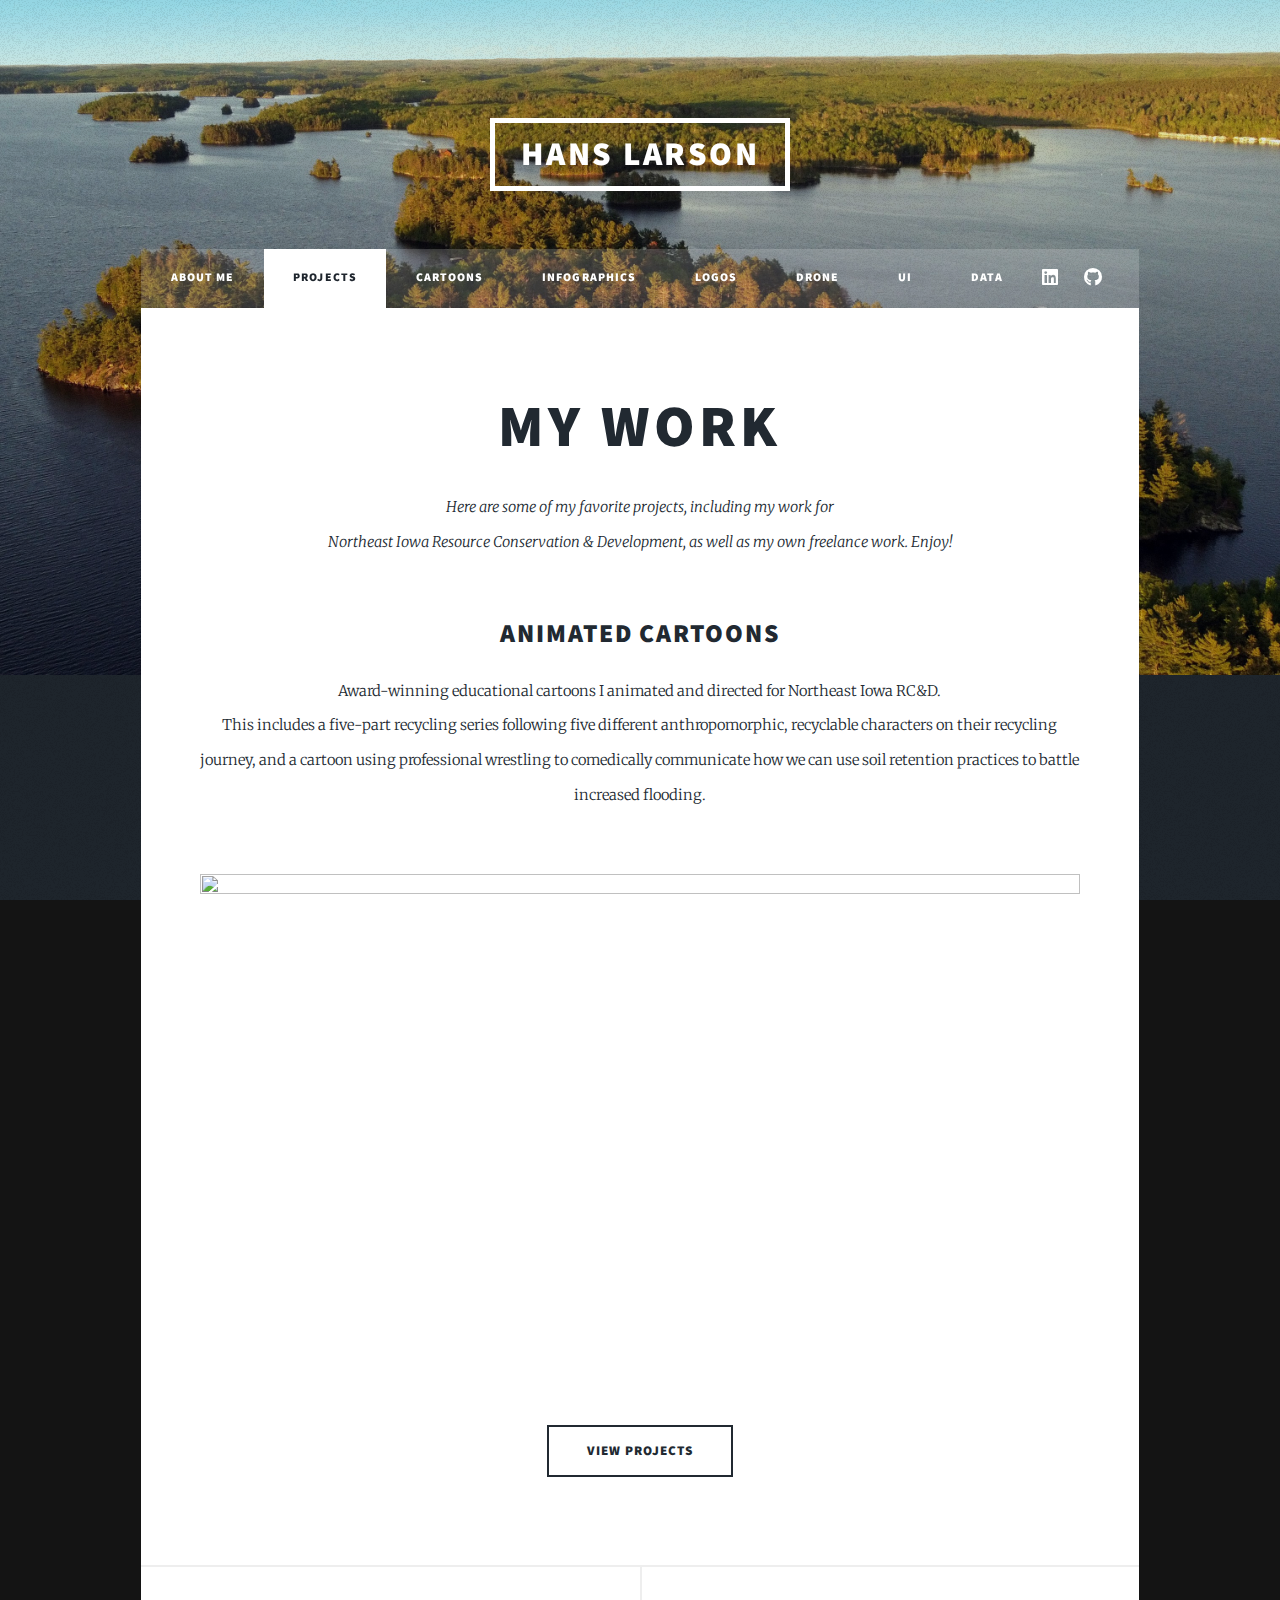
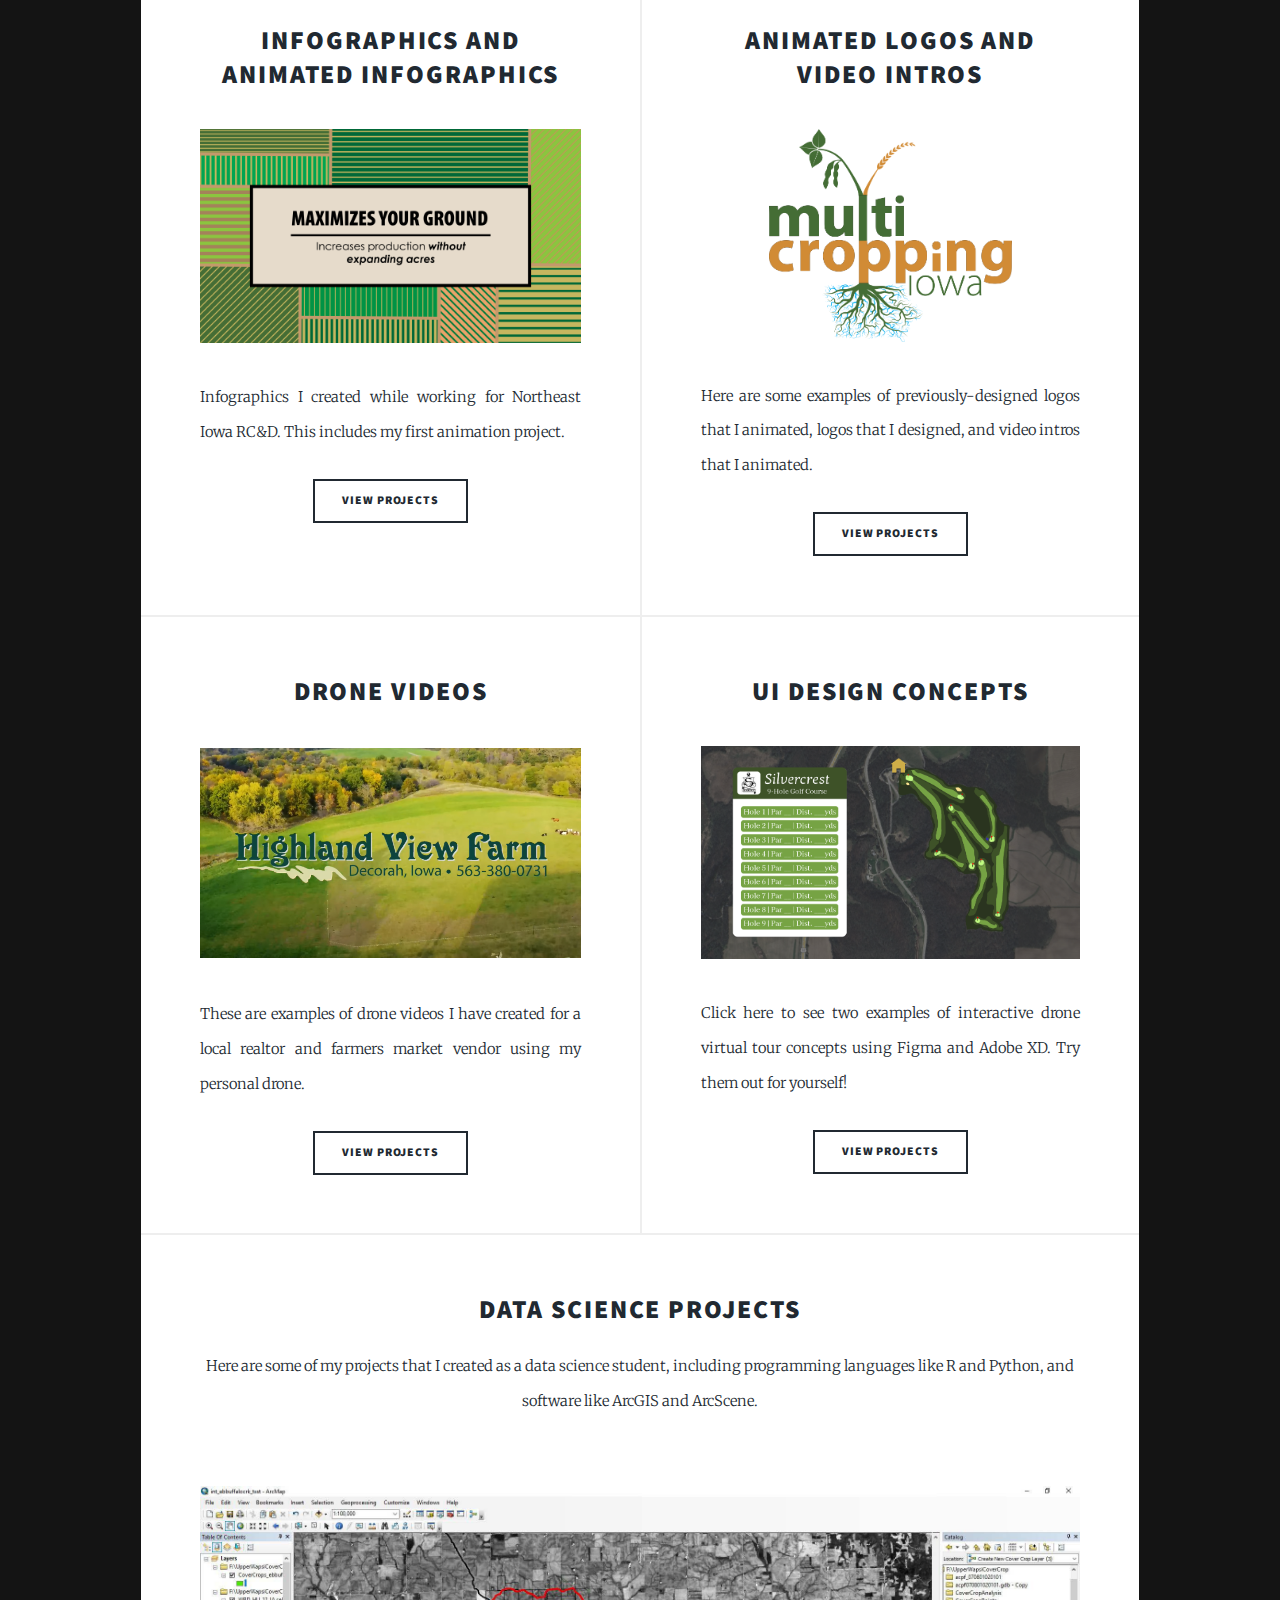
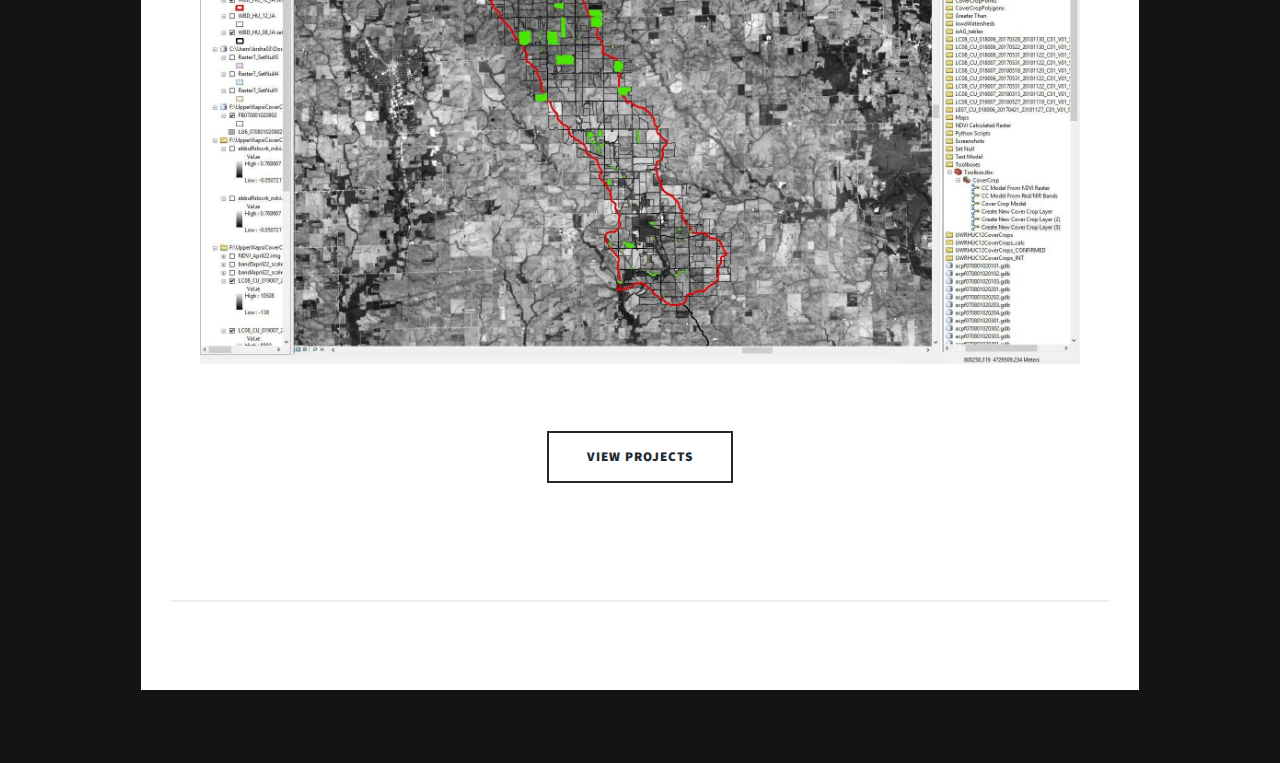
==== commit 669b65ca: "Add files via upload" ====
--- a/generic.html
+++ b/generic.html
@@ -125,14 +125,32 @@
 								</ul>
 							</article>
 							
+							
 					</section>
+			<article class="post-featured">
+				</header>
+				<h2 style="text-align: center"><a href="proj_data.html"></a>Data Science Projects</a>
+				</h2>
+				<p style="text-align: center">
+					Here are some of my projects that I created as a data science student, including programming languages
+					like R and Python, and software like ArcGIS and ArcScene.
+				</p>
+				<a href="proj_data.html" class="image main"><img src="data/CoverCropAnalysis.jpg" alt="" /></a>
+				<p style="text-align: center">
+					
+				</p>
+				<ul class="actions special">
+					<li><a href="proj_data.html" class="button large">View Projects</a></li>
+				</ul>
+			</article>
+
 				</footer>
 
 			<!-- Copyright -->
 				<div id="copyright">
 					<!--<ul><li>&copy; Untitled</li><li>Design: <a href="https://html5up.net">HTML5 UP</a></li></ul>-->
 				</div>
-
+			
 		</div>
 
 	<!-- Scripts -->
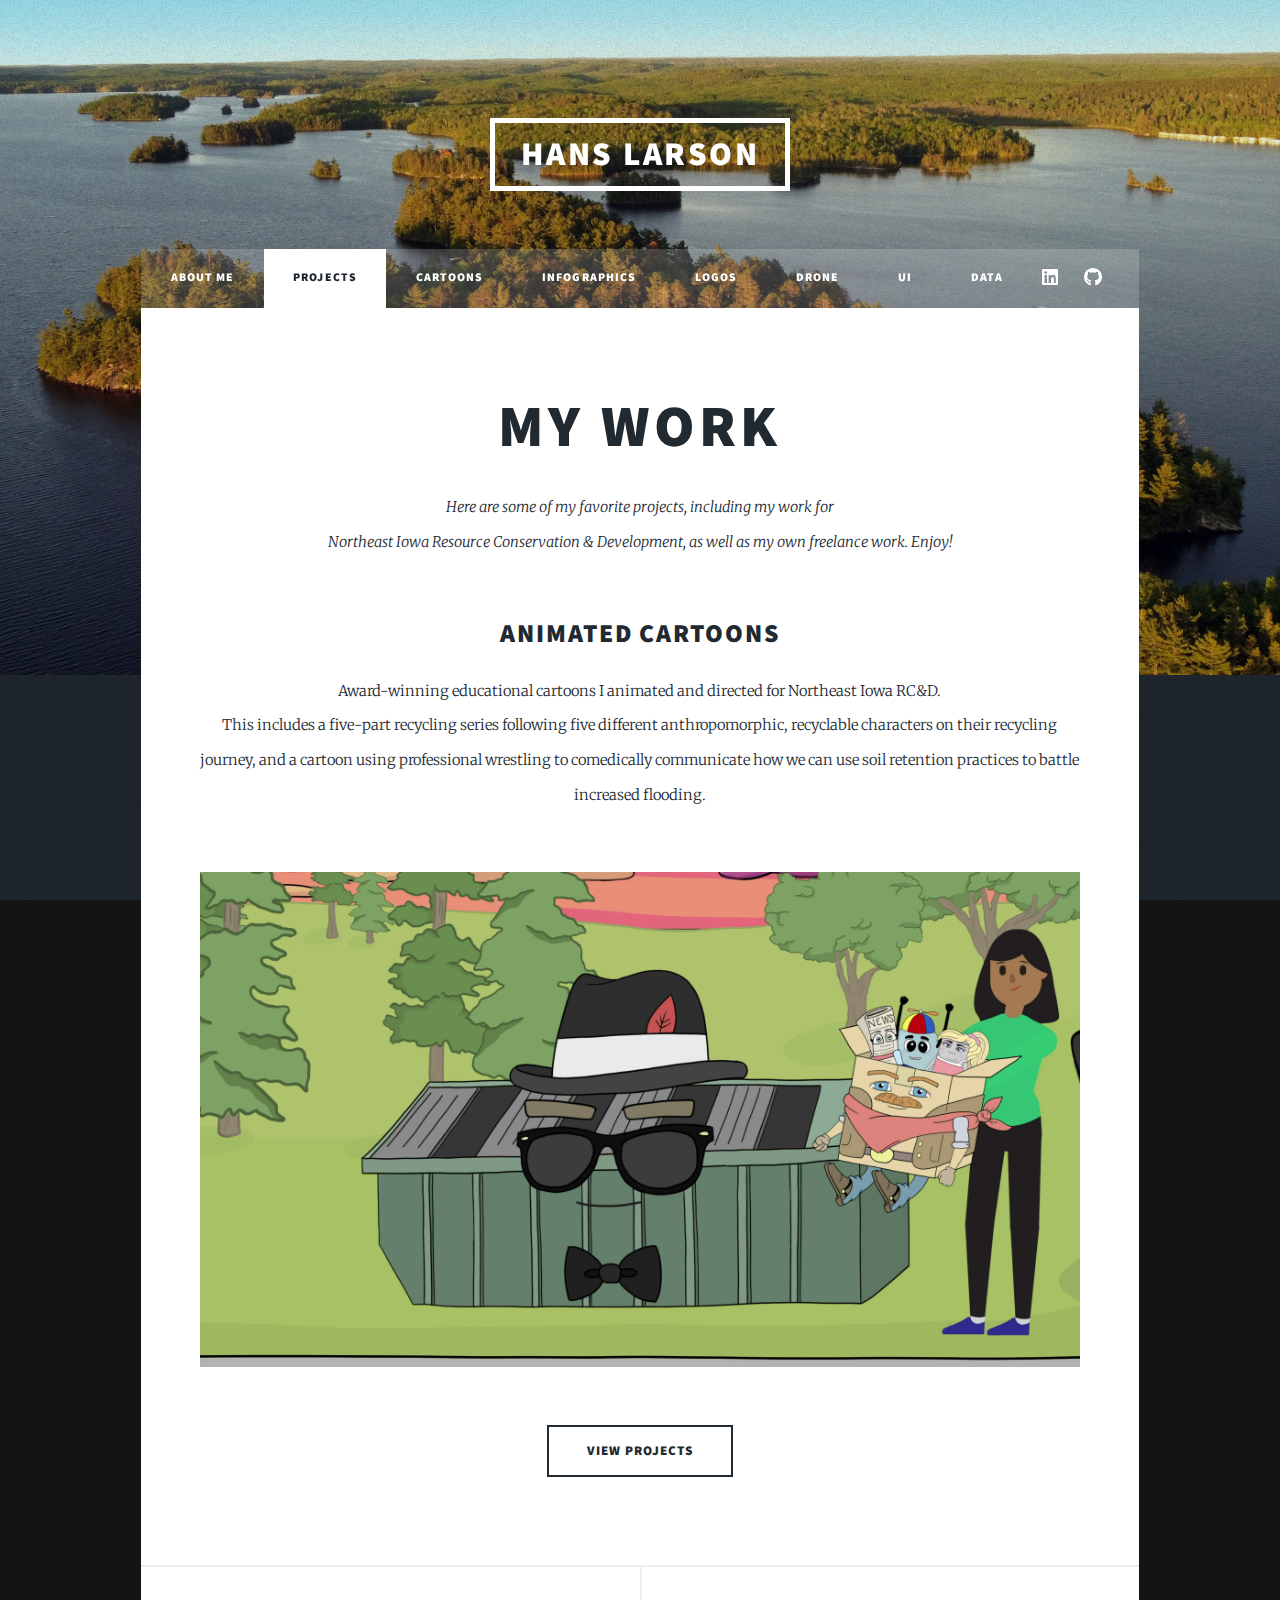
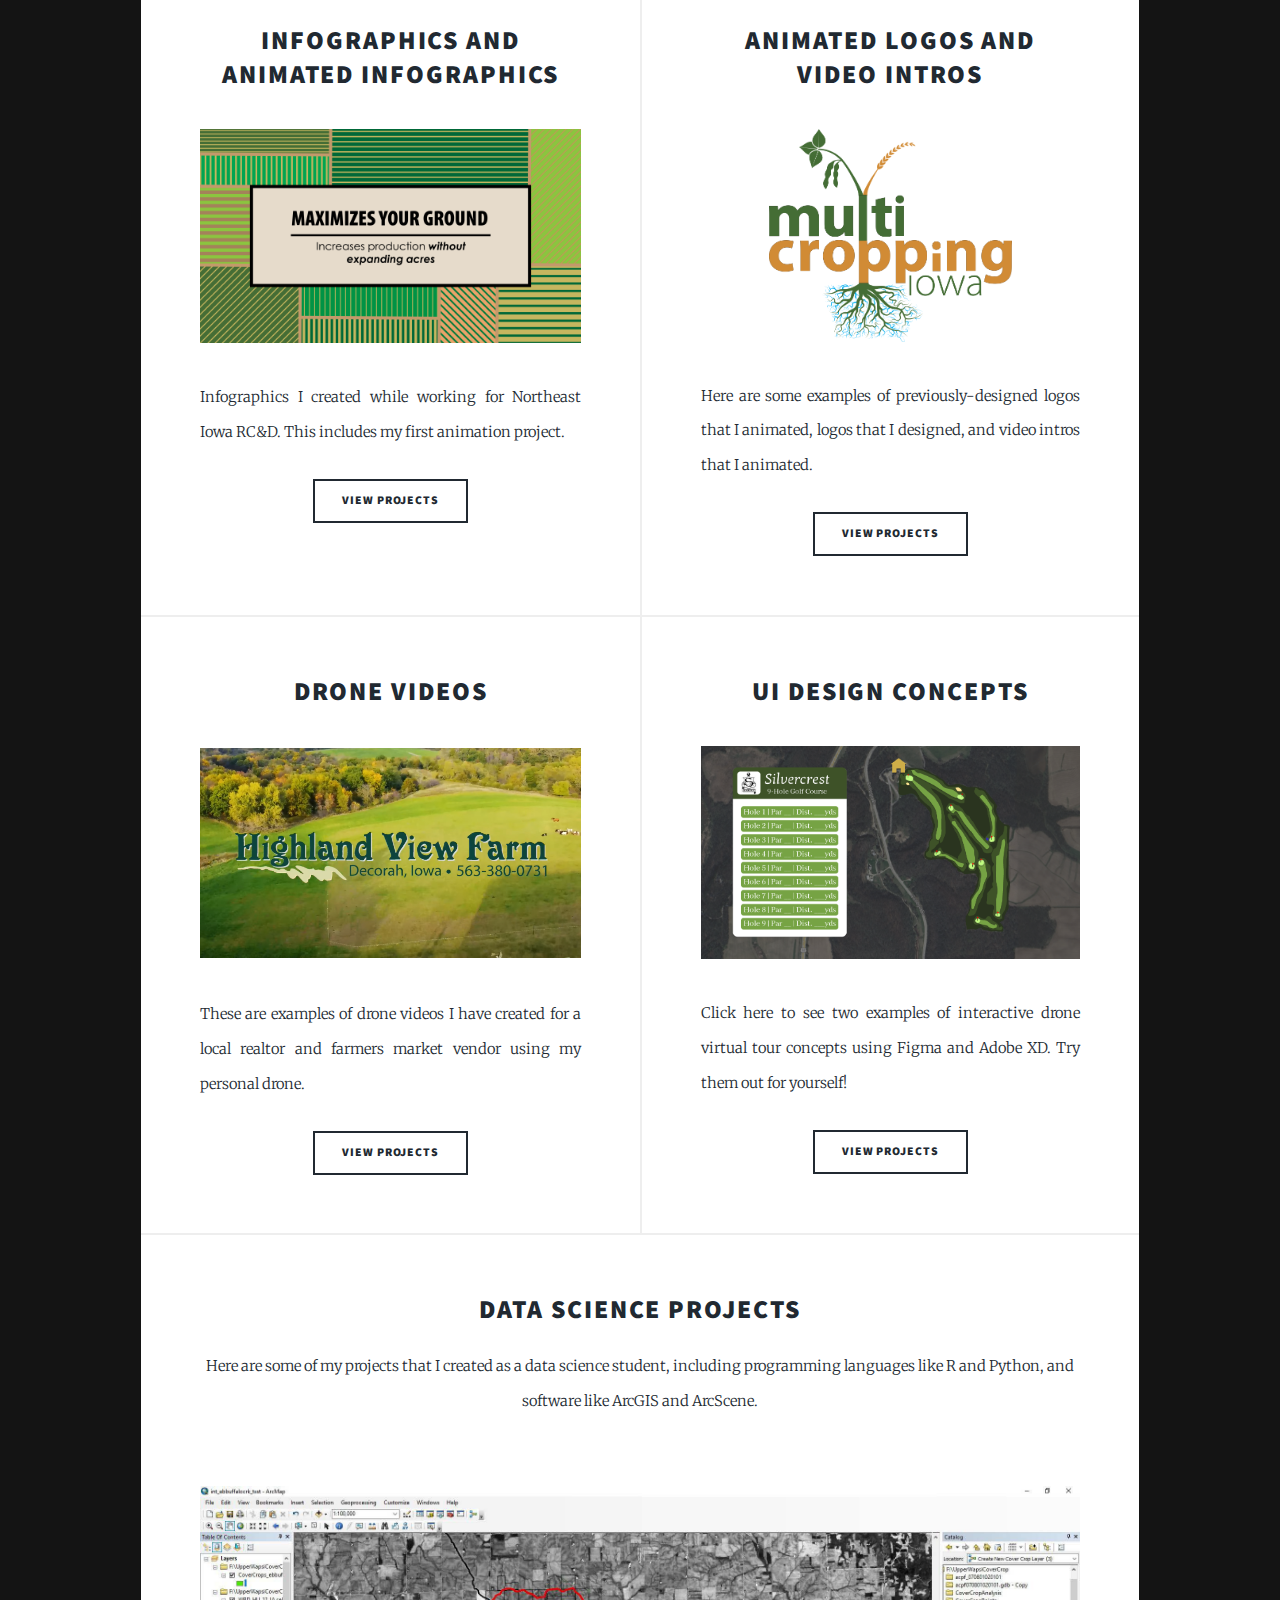
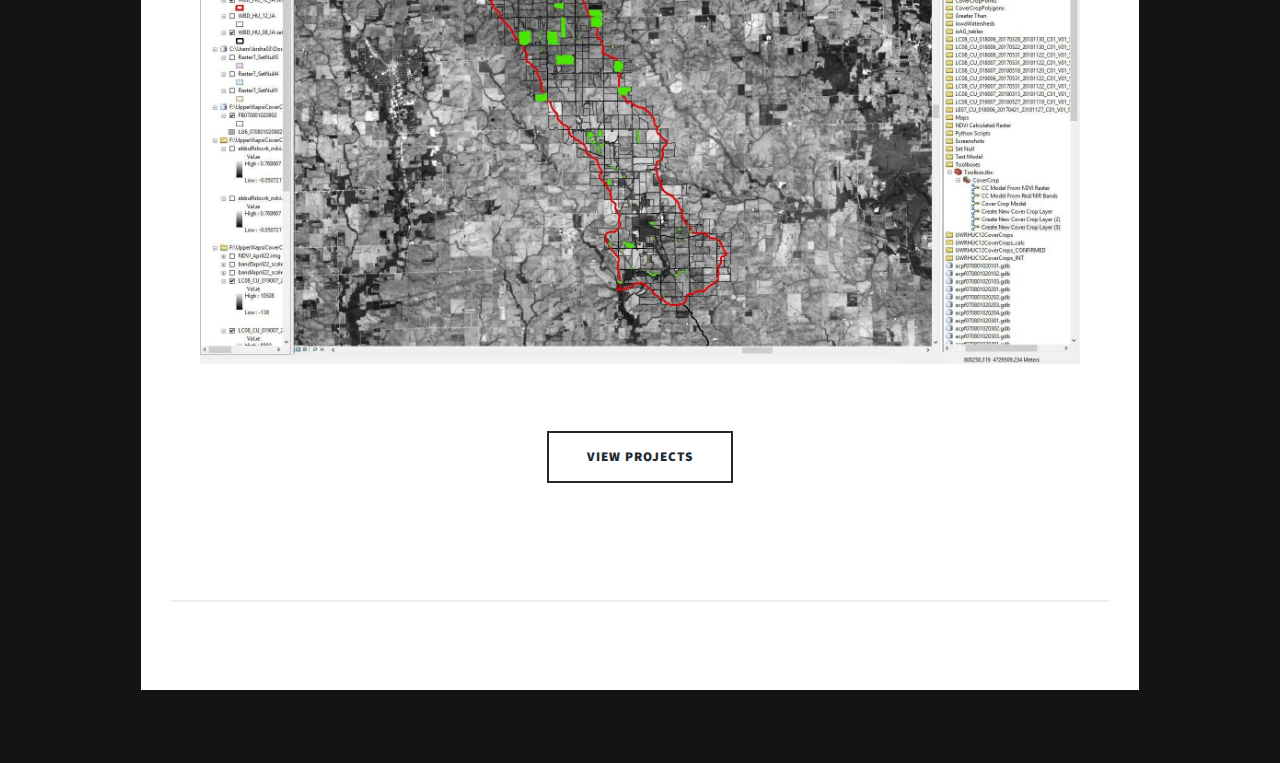
==== commit 0ed011b9: "Add files via upload" ====
--- a/generic.html
+++ b/generic.html
@@ -65,7 +65,7 @@
 								This includes a five-part recycling series following five different anthropomorphic, recyclable characters on their recycling journey, 
 								and a cartoon using professional wrestling to comedically communicate how we can use soil retention practices to battle increased flooding.
 							</p>
-							<a href="proj_cartoons.html" class="image main"><img src="images/AllCharacters.png" alt="" /></a>
+							<a href="proj_cartoons.html" class="image main"><img src="images/Allcharacters.png" alt="" /></a>
 							<p style="text-align: center">
 								
 							</p>
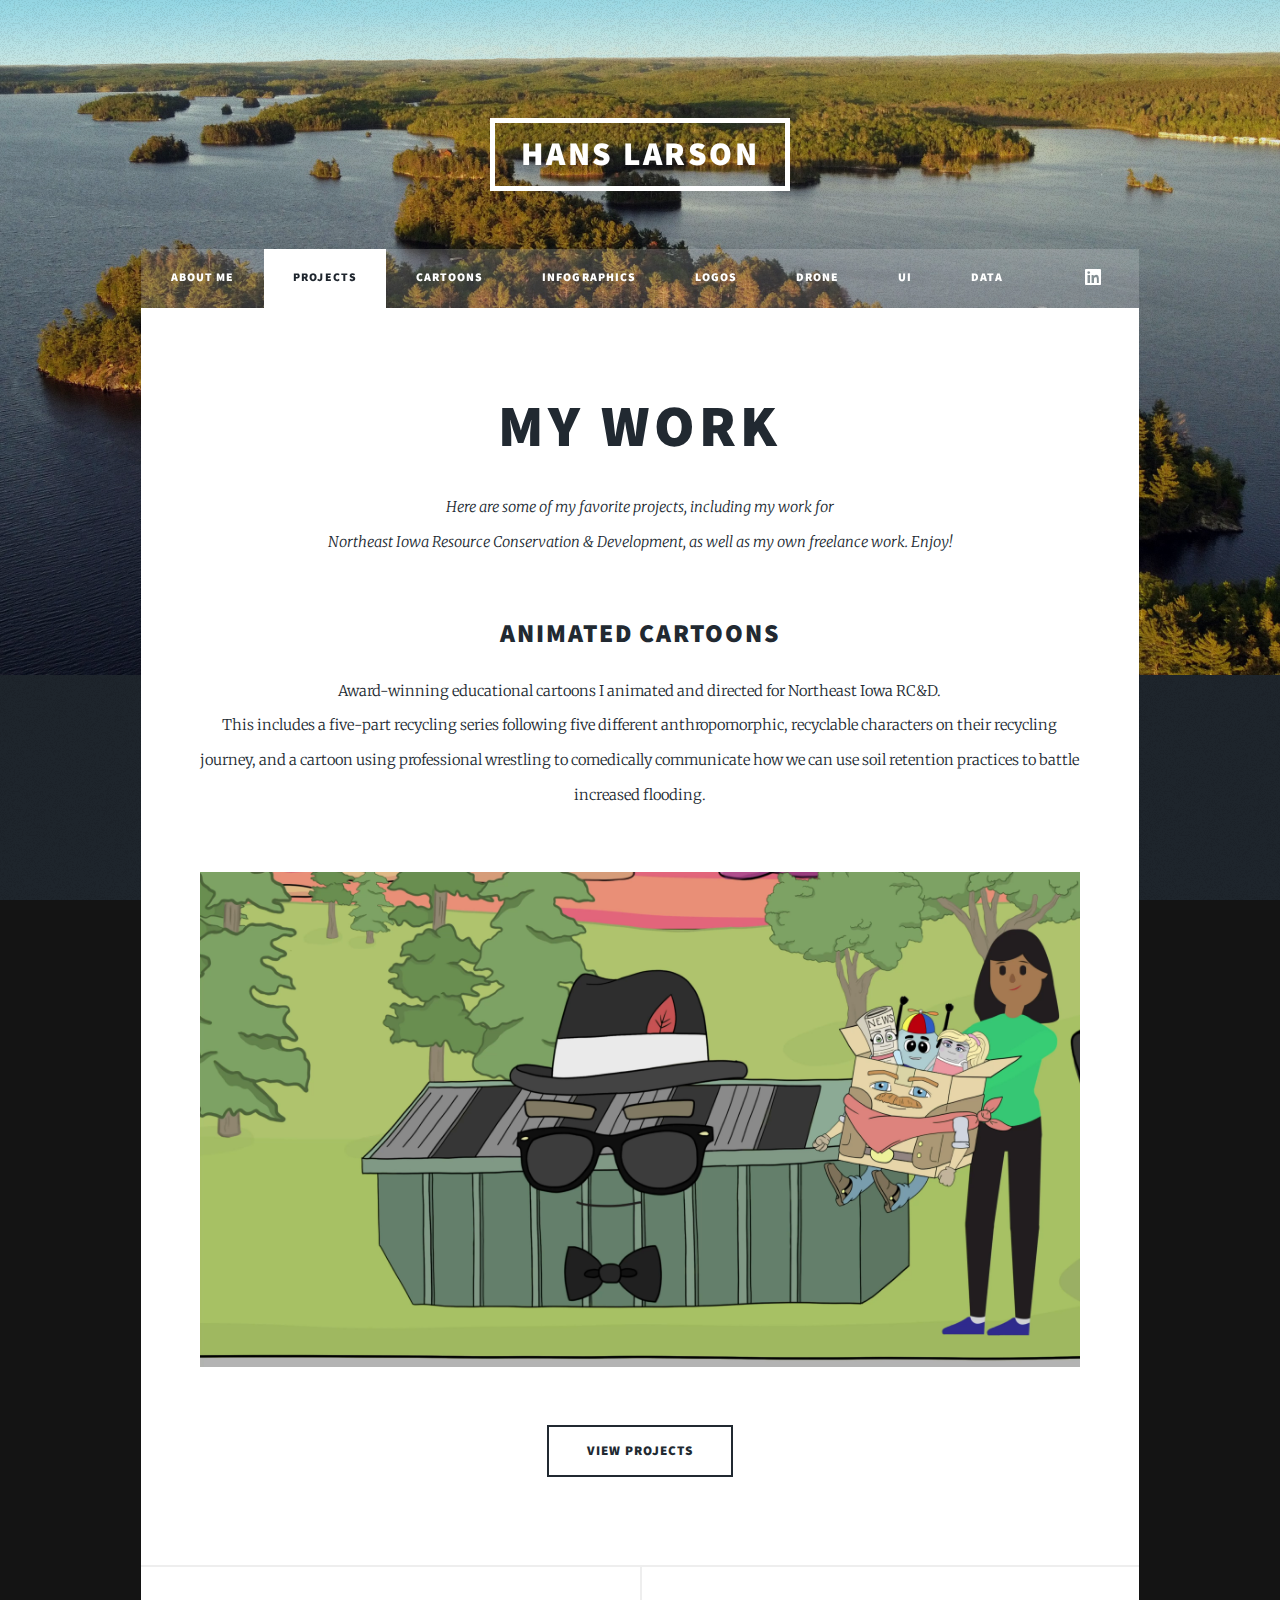
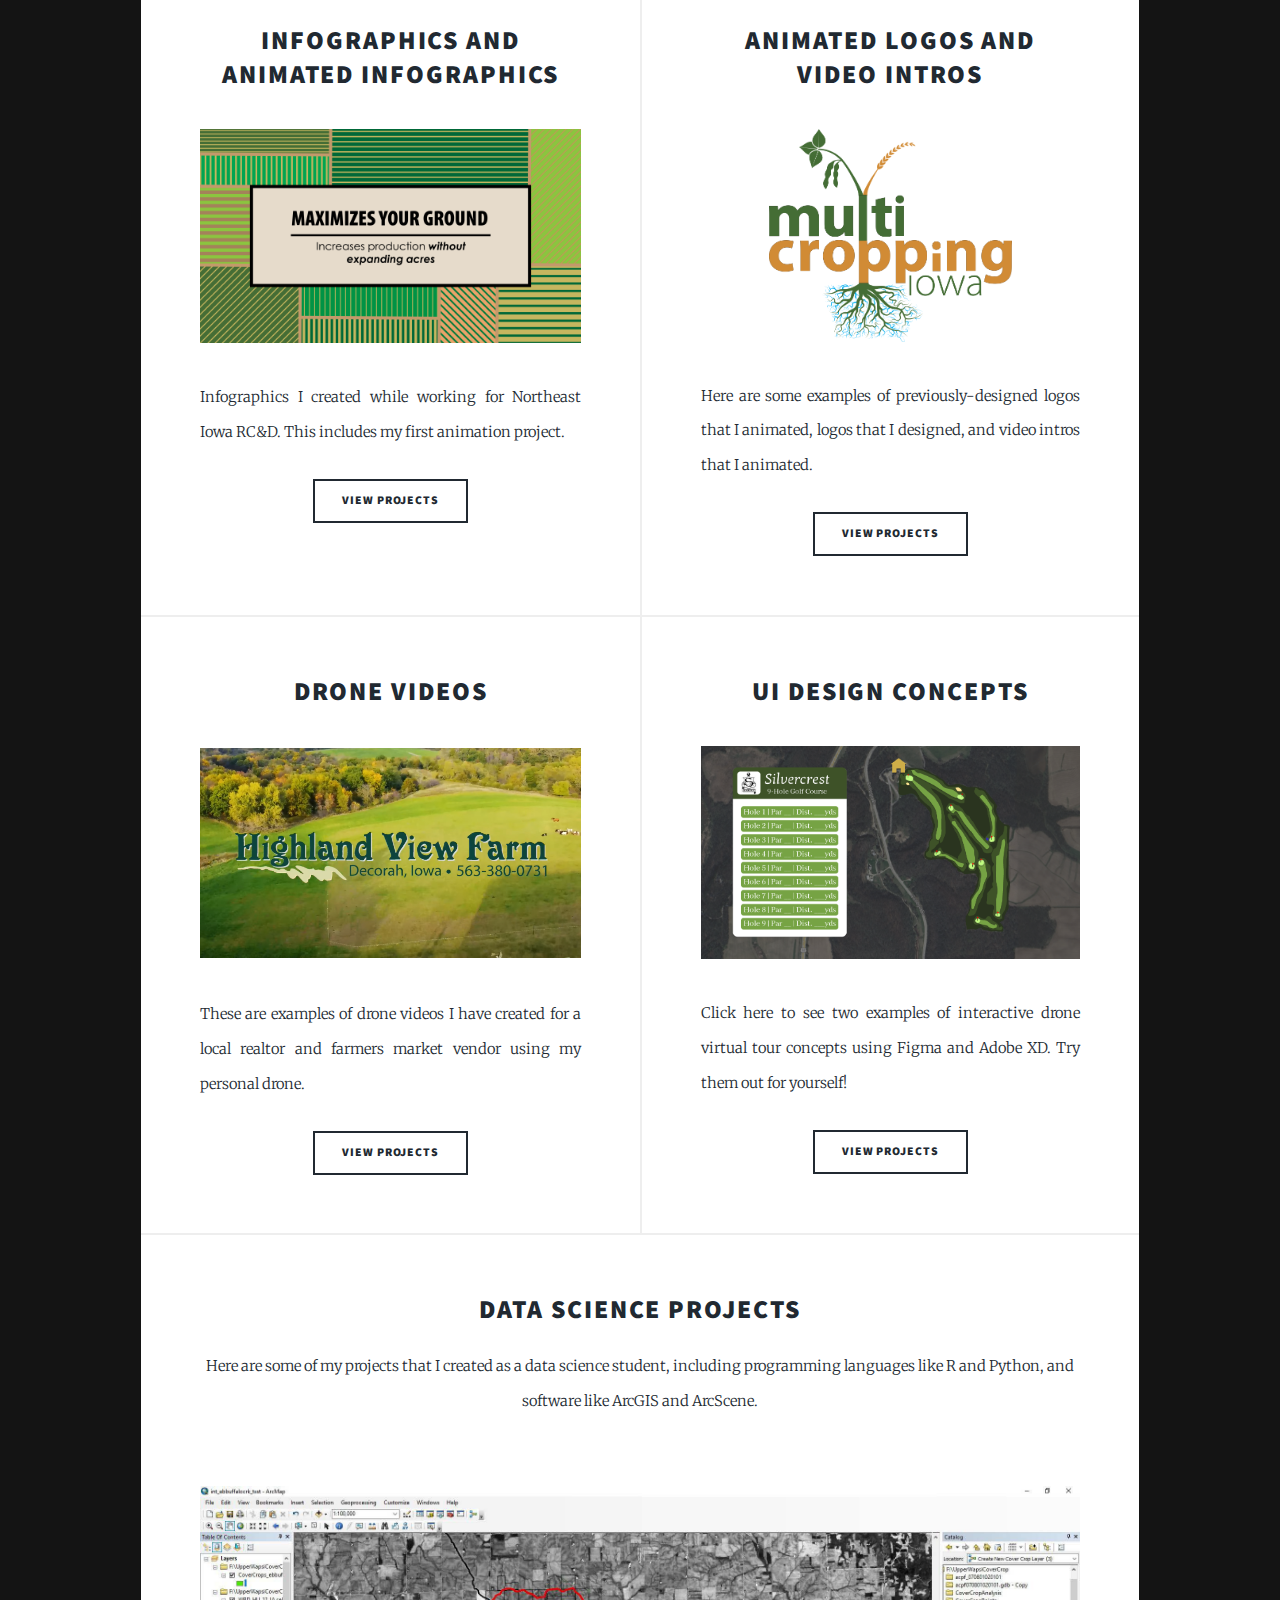
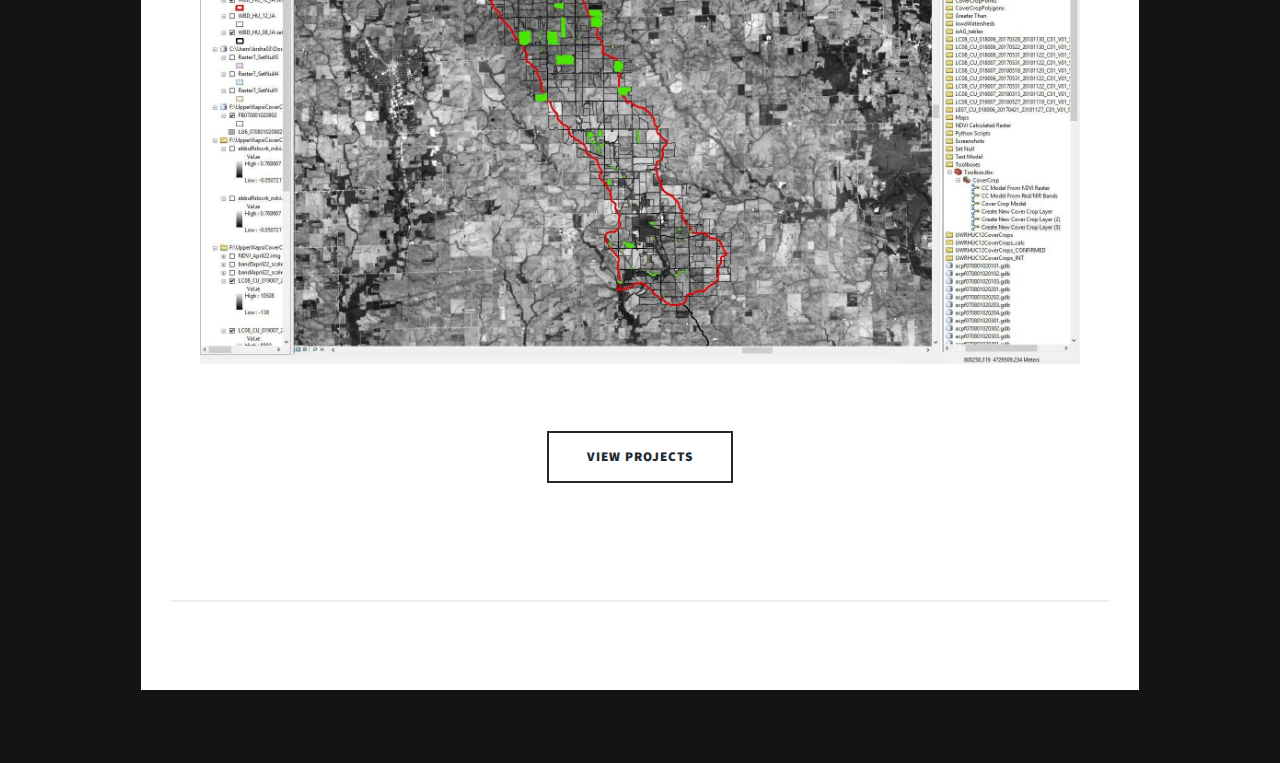
==== commit 75f06f71: "Add files via upload" ====
--- a/generic.html
+++ b/generic.html
@@ -15,7 +15,7 @@
 	<body class="is-preload">
 
 		<!-- Wrapper -->
-			<div id="wrapper">
+			<div id="wrapper" class="fade-in">
 
 				<!-- Header -->
 					<header id="header">
@@ -35,8 +35,7 @@
 							<li><a href="proj_data.html">Data</a></li>
 						</ul>
 						<ul class="icons">
-							<li><a href="#" class="icon brands fa-linkedin"><span class="label">Instagram</span></a></li>
-							<li><a href="#" class="icon brands fa-github"><span class="label">GitHub</span></a></li>
+							<li><a href="https://www.linkedin.com/in/hans-larson-300b06150/" target="_blank" class="icon brands fa-linkedin"><span class="label">LinkedIn</span></a></li>
 						</ul>
 					</nav>
 
--- a/assets/css/main.css
+++ b/assets/css/main.css
@@ -2600,7 +2600,7 @@
 		}
 
 		.image.left, .image.right {
-			max-width: 40%;
+			max-width: 45%;
 		}
 
 			.image.left img, .image.right img {
@@ -2609,14 +2609,14 @@
 
 		.image.left {
 			float: left;
-			margin: 0 2rem 2rem 0;
-			top: 0.75rem;
+			
+			top: 0.25rem;
 		}
 
 		.image.right {
 			float: right;
-			margin: 0 0 2rem 2rem;
-			top: 0.75rem;
+			
+			top: 0.25rem;
 		}
 
 		.image.fit {
@@ -3255,10 +3255,10 @@
 			-webkit-transition: opacity 1s ease-in-out;
 			-ms-transition: opacity 1s ease-in-out;
 			transition: opacity 1s ease-in-out;
-			-moz-transition-delay: 0.75s;
-			-webkit-transition-delay: 0.75s;
-			-ms-transition-delay: 0.75s;
-			transition-delay: 0.75s;
+			-moz-transition-delay: 0.25s;
+			-webkit-transition-delay: 0.25s;
+			-ms-transition-delay: 0.25s;
+			transition-delay: 0.25s;
 			background: #1e252d;
 			content: '';
 			display: block;
